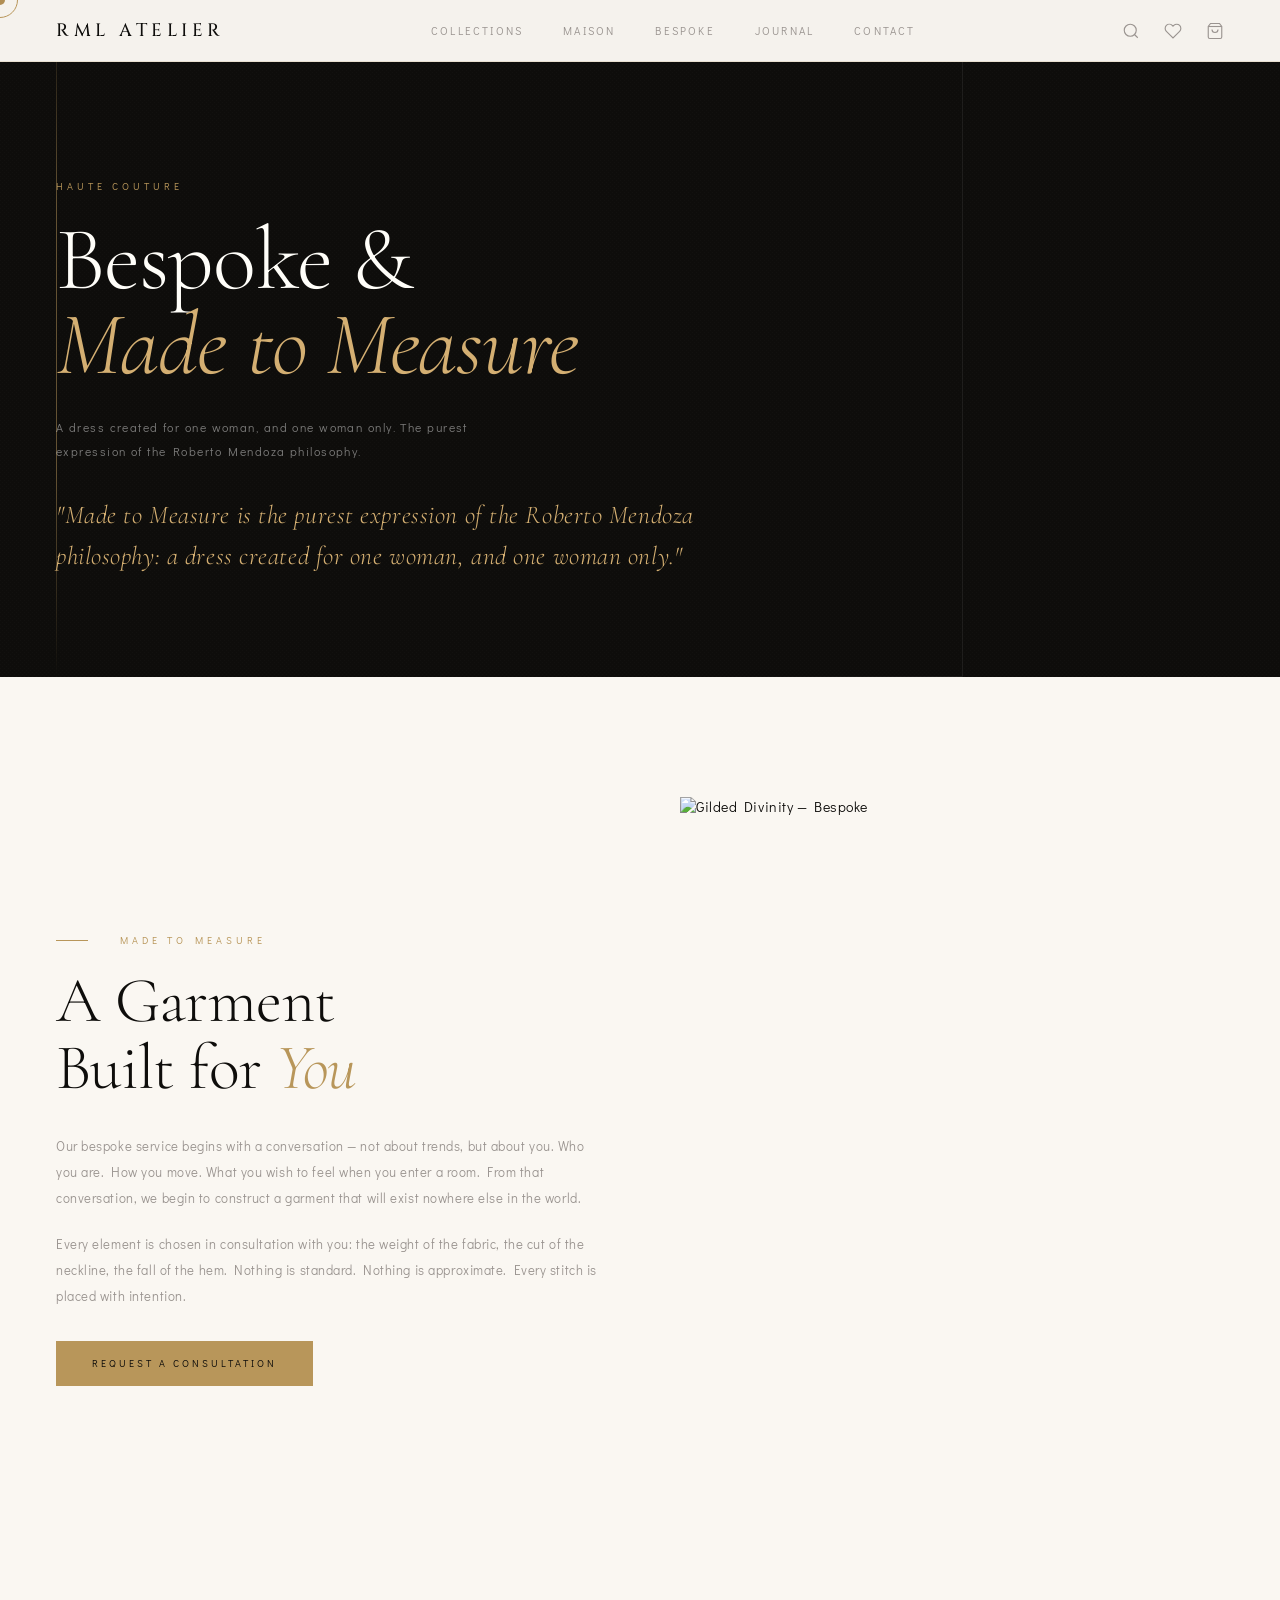
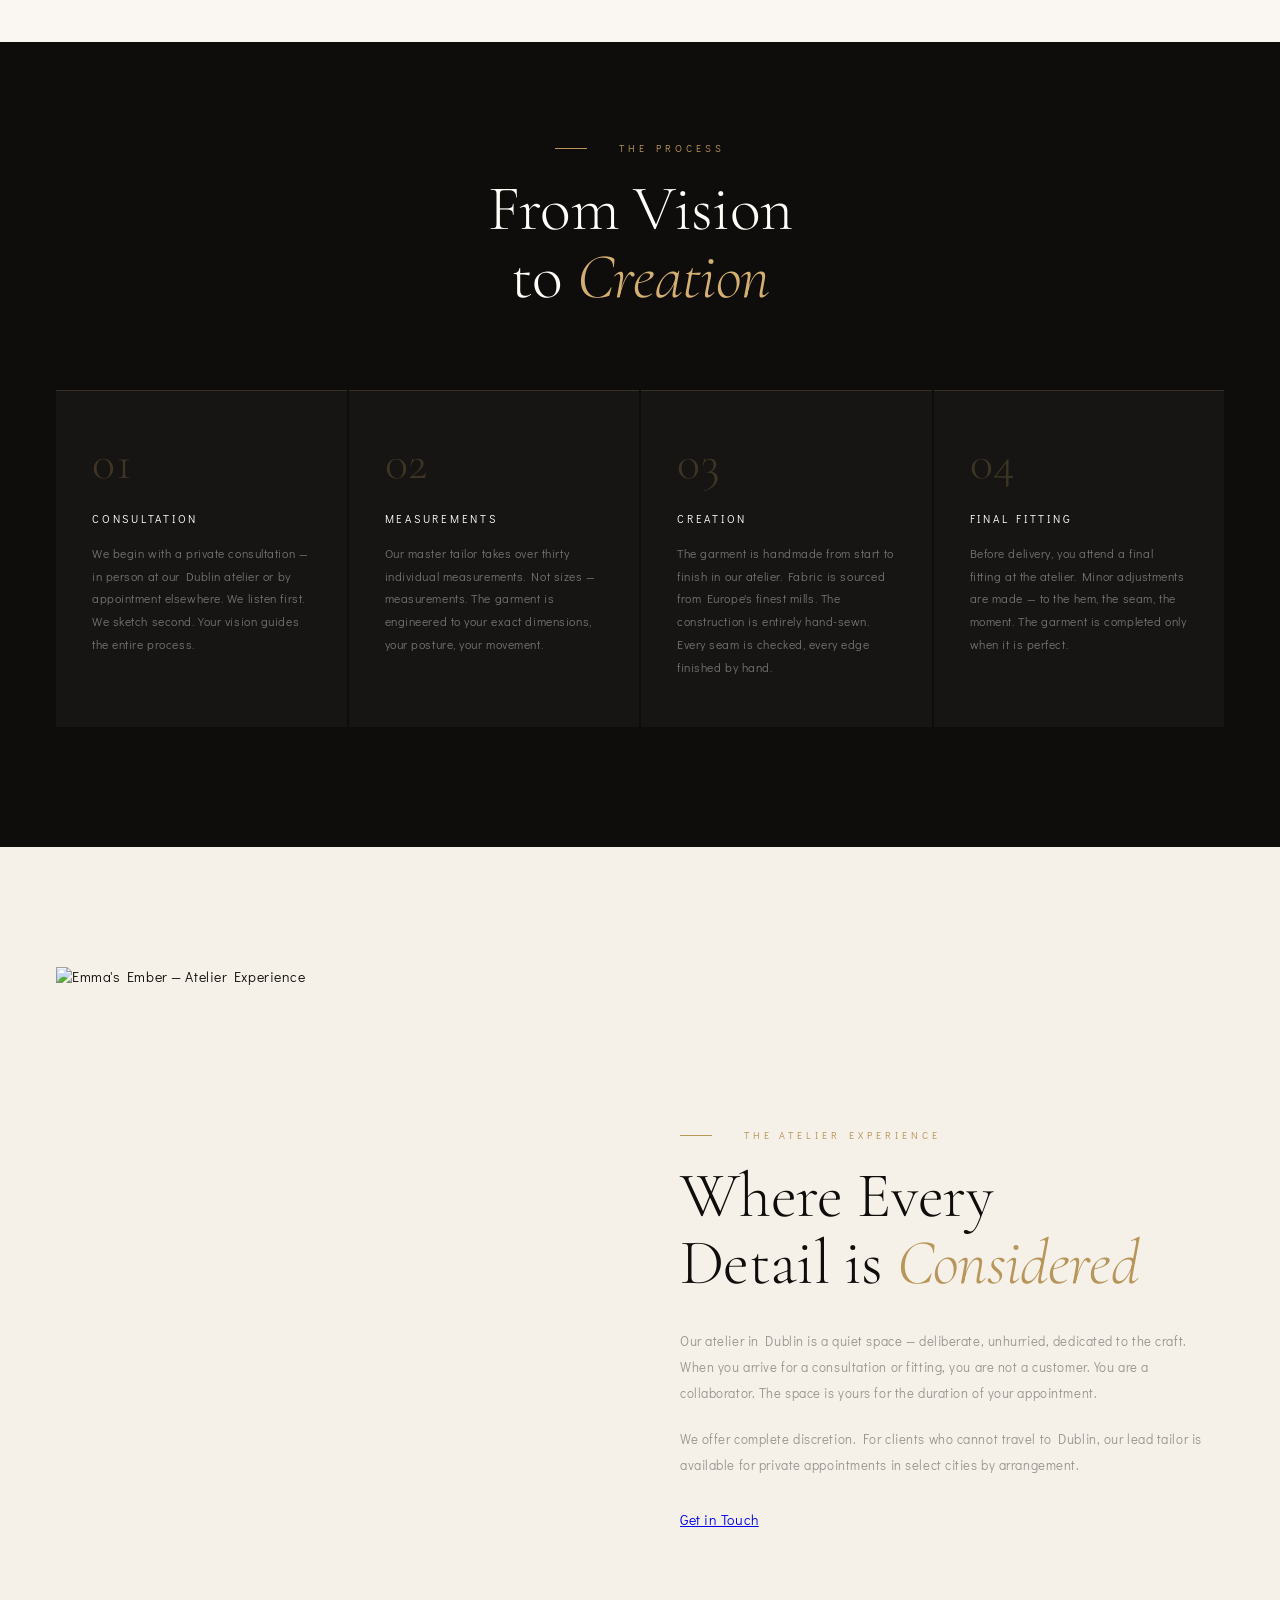
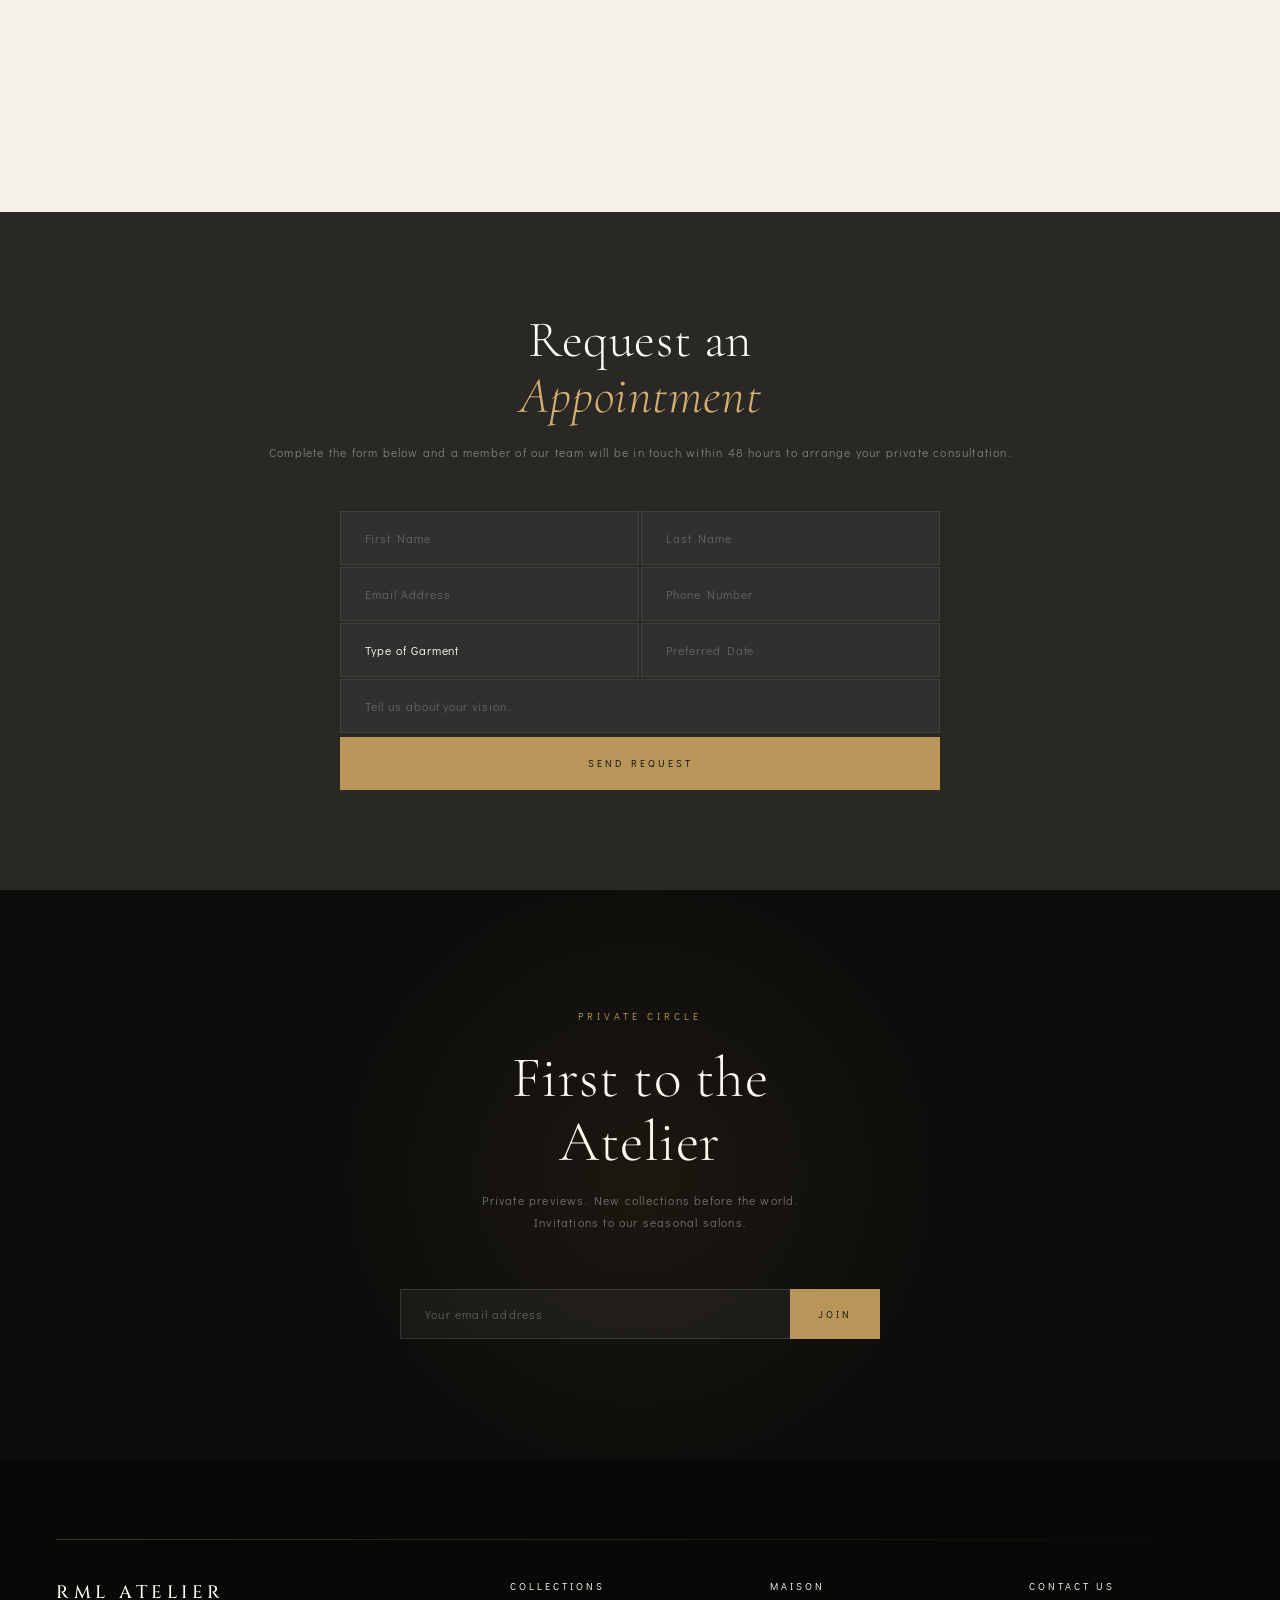
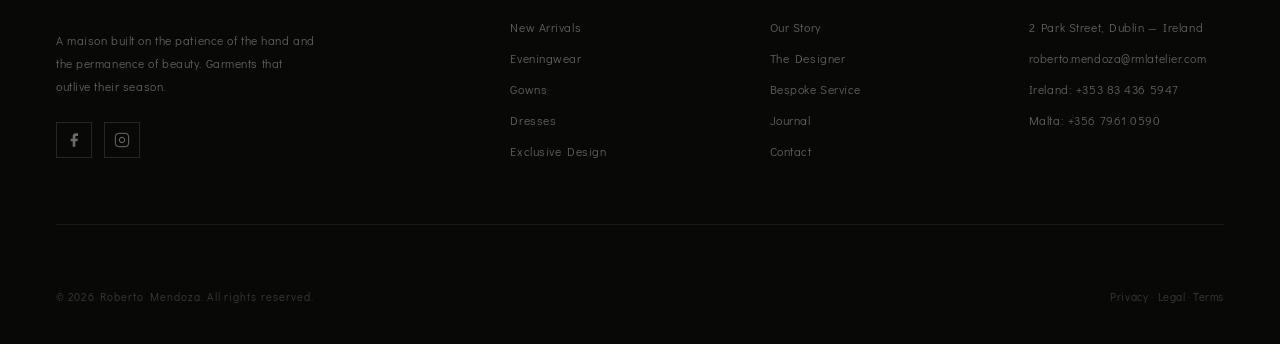
==== bespoke.html @ 6e239f0d "first commit" ====
<!DOCTYPE html>
<html lang="en">

<head>
    <meta charset="UTF-8">
    <meta name="viewport" content="width=device-width, initial-scale=1.0">
    <title>Bespoke Haute Couture — RML Atelier</title>
    <link rel="preconnect" href="https://fonts.googleapis.com">
    <link
        href="https://fonts.googleapis.com/css2?family=Cormorant+Garamond:ital,wght@0,300;0,400;0,500;1,300;1,400&family=Didact+Gothic&family=Cinzel:wght@400;500&display=swap"
        rel="stylesheet">
    <link rel="stylesheet" href="style.css">
</head>

<body>

    <div class="cursor" id="cursor"></div>
    <div class="cursor-ring" id="cursorRing"></div>

    <!-- Mobile Nav -->
    <div class="mobile-nav" id="mobileNav">
        <button class="mobile-nav-close" id="mobileNavClose" aria-label="Close menu">
            <svg width="20" height="20" viewBox="0 0 24 24" fill="none" stroke="currentColor" stroke-width="1.5">
                <line x1="18" y1="6" x2="6" y2="18" />
                <line x1="6" y1="6" x2="18" y2="18" />
            </svg>
        </button>
        <a href="index.html" class="mobile-logo">RML ATELIER</a>
        <nav class="mobile-links">
            <a href="collections.html">Collections</a>
            <a href="maison.html">Maison</a>
            <a href="bespoke.html">Bespoke</a>
            <a href="journal.html">Journal</a>
            <a href="contact.html">Contact</a>
        </nav>
        <div class="mobile-nav-footer">
            <p>2 Park Street, Dublin — Ireland</p>
            <a href="mailto:roberto.mendoza@rmlatelier.com">roberto.mendoza@rmlatelier.com</a>
        </div>
    </div>
    <div class="mobile-nav-overlay" id="mobileNavOverlay"></div>

    <!-- Header -->
    <header id="header" class="preset-scrolled">
        <a href="index.html" class="logo">RML ATELIER</a>
        <nav>
            <a href="collections.html">Collections</a>
            <a href="maison.html">Maison</a>
            <a href="bespoke.html">Bespoke</a>
            <a href="journal.html">Journal</a>
            <a href="contact.html">Contact</a>
        </nav>
        <div class="nav-icons">
            <svg class="nav-icon" width="18" height="18" viewBox="0 0 24 24" fill="none" stroke="currentColor"
                stroke-width="1.5">
                <circle cx="11" cy="11" r="8" />
                <path d="M21 21l-4.35-4.35" />
            </svg>
            <svg class="nav-icon" width="18" height="18" viewBox="0 0 24 24" fill="none" stroke="currentColor"
                stroke-width="1.5">
                <path
                    d="M20.84 4.61a5.5 5.5 0 0 0-7.78 0L12 5.67l-1.06-1.06a5.5 5.5 0 0 0-7.78 7.78L12 21.23l8.84-8.84a5.5 5.5 0 0 0 0-7.78z" />
            </svg>
            <svg class="nav-icon" width="18" height="18" viewBox="0 0 24 24" fill="none" stroke="currentColor"
                stroke-width="1.5">
                <path d="M6 2 3 6v14a2 2 0 0 0 2 2h14a2 2 0 0 0 2-2V6l-3-4z" />
                <line x1="3" y1="6" x2="21" y2="6" />
                <path d="M16 10a4 4 0 0 1-8 0" />
            </svg>
            <button class="hamburger" id="hamburger"
                aria-label="Open menu"><span></span><span></span><span></span></button>
        </div>
    </header>

    <!-- Page Hero -->
    <div class="page-hero">
        <img class="page-hero-bg-img" src="https://media.rmlatelier.com/wp-content/uploads/2025/12/IMG_9376.webp"
            alt="">
        <div class="page-hero-label">Haute Couture</div>
        <h1 class="page-hero-title">Bespoke &<br><em>Made to Measure</em></h1>
        <p class="page-hero-sub">A dress created for one woman, and one woman only. The purest expression of the Roberto
            Mendoza philosophy.</p>
        <blockquote class="bespoke-hero-quote">
            "Made to Measure is the purest expression of the Roberto Mendoza philosophy: a dress created for one woman,
            and one woman only."
        </blockquote>
    </div>

    <!-- Bespoke Intro -->
    <div style="background:var(--cream);">
        <div class="bespoke-intro">
            <div class="reveal">
                <div class="section-label">
                    <span class="section-label-line"></span>
                    Made to Measure
                </div>
                <h2 class="section-title" style="margin-top:20px;margin-bottom:32px;">A Garment<br>Built for
                    <em>You</em></h2>
                <p style="font-size:13px;line-height:2;color:var(--ash);margin-bottom:20px;">Our bespoke service begins
                    with a conversation — not about trends, but about you. Who you are. How you move. What you wish to
                    feel when you enter a room. From that conversation, we begin to construct a garment that will exist
                    nowhere else in the world.</p>
                <p style="font-size:13px;line-height:2;color:var(--ash);margin-bottom:32px;">Every element is chosen in
                    consultation with you: the weight of the fabric, the cut of the neckline, the fall of the hem.
                    Nothing is standard. Nothing is approximate. Every stitch is placed with intention.</p>
                <a href="contact.html" class="btn-primary">Request a Consultation</a>
            </div>
            <div class="bespoke-intro-img reveal reveal-delay-1">
                <img src="https://media.rmlatelier.com/wp-content/uploads/2025/12/IMG_9445.webp"
                    alt="Gilded Divinity — Bespoke">
            </div>
        </div>
    </div>

    <!-- Process -->
    <section class="bespoke-process">
        <div class="bespoke-process-header reveal">
            <div class="section-label">
                <span class="section-label-line"></span>
                The Process
            </div>
            <h2 class="section-title" style="margin-top:20px;">From Vision<br>to <em>Creation</em></h2>
        </div>
        <div class="bespoke-steps">
            <div class="bespoke-step reveal">
                <div class="bespoke-step-num">01</div>
                <div class="bespoke-step-title">Consultation</div>
                <p class="bespoke-step-desc">We begin with a private consultation — in person at our Dublin atelier or
                    by appointment elsewhere. We listen first. We sketch second. Your vision guides the entire process.
                </p>
            </div>
            <div class="bespoke-step reveal reveal-delay-1">
                <div class="bespoke-step-num">02</div>
                <div class="bespoke-step-title">Measurements</div>
                <p class="bespoke-step-desc">Our master tailor takes over thirty individual measurements. Not sizes —
                    measurements. The garment is engineered to your exact dimensions, your posture, your movement.</p>
            </div>
            <div class="bespoke-step reveal reveal-delay-2">
                <div class="bespoke-step-num">03</div>
                <div class="bespoke-step-title">Creation</div>
                <p class="bespoke-step-desc">The garment is handmade from start to finish in our atelier. Fabric is
                    sourced from Europe's finest mills. The construction is entirely hand-sewn. Every seam is checked,
                    every edge finished by hand.</p>
            </div>
            <div class="bespoke-step reveal reveal-delay-3">
                <div class="bespoke-step-num">04</div>
                <div class="bespoke-step-title">Final Fitting</div>
                <p class="bespoke-step-desc">Before delivery, you attend a final fitting at the atelier. Minor
                    adjustments are made — to the hem, the seam, the moment. The garment is completed only when it is
                    perfect.</p>
            </div>
        </div>
    </section>

    <!-- Atelier Experience -->
    <div style="background:var(--bone);">
        <div class="bespoke-experience">
            <div class="bespoke-experience-img reveal">
                <img src="https://media.rmlatelier.com/wp-content/uploads/2025/12/IMG_9386.webp"
                    alt="Emma's Ember — Atelier Experience">
            </div>
            <div class="reveal reveal-delay-1">
                <div class="section-label">
                    <span class="section-label-line"></span>
                    The Atelier Experience
                </div>
                <h2 class="section-title" style="margin-top:20px;margin-bottom:32px;">Where Every<br>Detail is
                    <em>Considered</em></h2>
                <p style="font-size:13px;line-height:2;color:var(--ash);margin-bottom:20px;">Our atelier in Dublin is a
                    quiet space — deliberate, unhurried, dedicated to the craft. When you arrive for a consultation or
                    fitting, you are not a customer. You are a collaborator. The space is yours for the duration of your
                    appointment.</p>
                <p style="font-size:13px;line-height:2;color:var(--ash);margin-bottom:32px;">We offer complete
                    discretion. For clients who cannot travel to Dublin, our lead tailor is available for private
                    appointments in select cities by arrangement.</p>
                <a href="contact.html" class="btn-outline">Get in Touch</a>
            </div>
        </div>
    </div>

    <!-- Appointment -->
    <section class="bespoke-appointment">
        <h2 class="bespoke-appointment-title">Request an<br><em>Appointment</em></h2>
        <p class="bespoke-appointment-sub">Complete the form below and a member of our team will be in touch within 48
            hours to arrange your private consultation.</p>
        <form class="bespoke-form" action="#" method="post">
            <input class="bespoke-input" type="text" placeholder="First Name" name="fname" required>
            <input class="bespoke-input" type="text" placeholder="Last Name" name="lname" required>
            <input class="bespoke-input" type="email" placeholder="Email Address" name="email" required>
            <input class="bespoke-input" type="tel" placeholder="Phone Number" name="phone">
            <select class="bespoke-select" name="service">
                <option value="" disabled selected>Type of Garment</option>
                <option value="gown">Couture Gown</option>
                <option value="evening">Evening Dress</option>
                <option value="suit">Tailored Suit</option>
                <option value="other">Other</option>
            </select>
            <input class="bespoke-input" type="text" placeholder="Preferred Date" name="date">
            <input class="bespoke-input full-width" type="text" placeholder="Tell us about your vision…" name="vision">
            <button class="bespoke-form-submit" type="submit">Send Request</button>
        </form>
    </section>

    <!-- Newsletter -->
    <section class="newsletter">
        <p class="newsletter-eyebrow">Private Circle</p>
        <h2 class="newsletter-title">First to the<br>Atelier</h2>
        <p class="newsletter-sub">Private previews. New collections before the world.<br>Invitations to our seasonal
            salons.</p>
        <div class="newsletter-form">
            <input class="newsletter-input" type="email" placeholder="Your email address">
            <button class="newsletter-btn">Join</button>
        </div>
    </section>

    <!-- Footer -->
    <footer>
        <div class="footer-gold-bar"></div>
        <div class="footer-top">
            <div class="footer-brand">
                <a href="index.html" class="logo">RML ATELIER</a>
                <p class="footer-desc">A maison built on the patience of the hand and the permanence of beauty. Garments
                    that outlive their season.</p>
                <div class="footer-social">
                    <a href="https://www.facebook.com/profile.php?id=61576216606576" class="footer-social-link"
                        target="_blank" rel="noopener noreferrer" aria-label="Facebook"><svg width="16" height="16"
                            viewBox="0 0 24 24" fill="currentColor">
                            <path d="M18 2h-3a5 5 0 0 0-5 5v3H7v4h3v8h4v-8h3l1-4h-4V7a1 1 0 0 1 1-1h3z" />
                        </svg></a>
                    <a href="https://www.instagram.com/roberto_mendoza_latelier_" class="footer-social-link"
                        target="_blank" rel="noopener noreferrer" aria-label="Instagram"><svg width="16" height="16"
                            viewBox="0 0 24 24" fill="none" stroke="currentColor" stroke-width="1.5">
                            <rect x="2" y="2" width="20" height="20" rx="5" ry="5" />
                            <path d="M16 11.37A4 4 0 1 1 12.63 8 4 4 0 0 1 16 11.37z" />
                            <line x1="17.5" y1="6.5" x2="17.51" y2="6.5" />
                        </svg></a>
                </div>
            </div>
            <div>
                <div class="footer-col-title">Collections</div>
                <ul class="footer-links">
                    <li><a href="collections.html">New Arrivals</a></li>
                    <li><a href="collections.html">Eveningwear</a></li>
                    <li><a href="collections.html">Gowns</a></li>
                    <li><a href="collections.html">Dresses</a></li>
                    <li><a href="collections.html">Exclusive Design</a></li>
                </ul>
            </div>
            <div>
                <div class="footer-col-title">Maison</div>
                <ul class="footer-links">
                    <li><a href="maison.html">Our Story</a></li>
                    <li><a href="maison.html">The Designer</a></li>
                    <li><a href="bespoke.html">Bespoke Service</a></li>
                    <li><a href="journal.html">Journal</a></li>
                    <li><a href="contact.html">Contact</a></li>
                </ul>
            </div>
            <div>
                <div class="footer-col-title">Contact Us</div>
                <ul class="footer-links">
                    <li><a href="#">2 Park Street, Dublin — Ireland</a></li>
                    <li><a href="mailto:roberto.mendoza@rmlatelier.com">roberto.mendoza@rmlatelier.com</a></li>
                    <li><a href="tel:+353834365947">Ireland: +353 83 436 5947</a></li>
                    <li><a href="tel:+35679610590">Malta: +356 7961 0590</a></li>
                </ul>
            </div>
        </div>
        <div class="footer-bottom">
            <p class="footer-copy">© 2026 Roberto Mendoza. All rights reserved.</p>
            <p class="footer-copy" style="letter-spacing:0.05em;">Privacy · Legal · Terms</p>
        </div>
    </footer>

    <script src="shared.js"></script>
</body>

</html>
---- style.css ----
:root {
    --ink: #0e0d0b;
    --bone: #f5f0e8;
    --cream: #faf7f2;
    --gold: #b8965a;
    --gold-light: #d4af72;
    --ash: #9a9490;
    --charcoal: #2a2825;
    --warm-white: #fffef9;
}

*,
*::before,
*::after {
    margin: 0;
    padding: 0;
    box-sizing: border-box;
}

html {
    scroll-behavior: smooth;
}

body {
    background: var(--cream);
    color: var(--ink);
    font-family: "Didact Gothic", sans-serif;
    font-size: 14px;
    letter-spacing: 0.04em;
    overflow-x: hidden;
    cursor: none;
}

/* ── CUSTOM CURSOR ── */
.cursor {
    position: fixed;
    width: 10px;
    height: 10px;
    background: var(--gold);
    border-radius: 50%;
    pointer-events: none;
    z-index: 9999;
    transform: translate(-50%, -50%);
    transition:
        width 0.3s,
        height 0.3s,
        background 0.3s;
    mix-blend-mode: multiply;
}

.cursor-ring {
    position: fixed;
    width: 36px;
    height: 36px;
    border: 1px solid var(--gold);
    border-radius: 50%;
    pointer-events: none;
    z-index: 9998;
    transform: translate(-50%, -50%);
    transition:
        transform 0.12s ease-out,
        width 0.3s,
        height 0.3s;
}

body:hover .cursor {
    opacity: 1;
}

/* ── HEADER ── */
header {
    position: fixed;
    top: 0;
    left: 0;
    right: 0;
    z-index: 100;
    display: flex;
    align-items: center;
    justify-content: space-between;
    padding: 28px 56px;
    mix-blend-mode: normal;
    transition:
        background 0.5s,
        padding 0.4s;
}

header.scrolled {
    background: rgba(250, 247, 242, 0.95);
    backdrop-filter: blur(12px);
    padding: 18px 56px;
    border-bottom: 1px solid rgba(184, 150, 90, 0.2);
}

.logo {
    font-family: "Cinzel", serif;
    font-size: 18px;
    font-weight: 500;
    letter-spacing: 0.25em;
    color: var(--warm-white);
    text-decoration: none;
    transition: color 0.4s;
}

header.scrolled .logo {
    color: var(--ink);
}

nav {
    display: flex;
    gap: 40px;
    align-items: center;
}

nav a {
    font-family: "Didact Gothic", sans-serif;
    font-size: 11px;
    letter-spacing: 0.2em;
    text-transform: uppercase;
    color: rgba(255, 255, 255, 0.8);
    text-decoration: none;
    position: relative;
    transition: color 0.3s;
}

nav a::after {
    content: "";
    position: absolute;
    bottom: -4px;
    left: 0;
    right: 0;
    height: 1px;
    background: var(--gold-light);
    transform: scaleX(0);
    transform-origin: left;
    transition: transform 0.4s ease;
}

nav a:hover::after {
    transform: scaleX(1);
}

nav a:hover {
    color: var(--gold-light);
}

header.scrolled nav a {
    color: var(--ash);
}

header.scrolled nav a:hover {
    color: var(--ink);
}

.nav-icons {
    display: flex;
    gap: 24px;
    align-items: center;
}

.nav-icon {
    color: rgba(255, 255, 255, 0.8);
    cursor: none;
    transition: color 0.3s;
}

header.scrolled .nav-icon {
    color: var(--ash);
}

.nav-icon:hover {
    color: var(--gold-light);
}

/* ── HERO ── */
.hero {
    height: 100vh;
    position: relative;
    overflow: hidden;
    display: flex;
    align-items: flex-end;
}

.hero-bg {
    position: absolute;
    inset: 0;
    background:
        linear-gradient(
            160deg,
            rgba(14, 13, 11, 0.82) 0%,
            rgba(14, 13, 11, 0.52) 50%,
            rgba(14, 13, 11, 0.88) 100%
        ),
        url("https://media.rmlatelier.com/wp-content/uploads/2025/12/IMG_9219.webp")
            center top / cover no-repeat;
    z-index: 0;
}

/* Fabric texture overlay */
.hero-bg::before {
    content: "";
    position: absolute;
    inset: 0;
    background-image: url("data:image/svg+xml,%3Csvg xmlns='http://www.w3.org/2000/svg' width='4' height='4'%3E%3Crect width='1' height='1' x='0' y='0' fill='rgba(255,255,255,0.015)'/%3E%3Crect width='1' height='1' x='2' y='2' fill='rgba(255,255,255,0.015)'/%3E%3C/svg%3E");
    opacity: 0.8;
}

/* Gold accent line */
.hero-bg::after {
    content: "";
    position: absolute;
    left: 56px;
    top: 0;
    bottom: 0;
    width: 1px;
    background: linear-gradient(
        to bottom,
        transparent,
        rgba(184, 150, 90, 0.5) 30%,
        rgba(184, 150, 90, 0.5) 70%,
        transparent
    );
}

.hero-content {
    position: relative;
    z-index: 2;
    padding: 0 56px 100px;
    max-width: 900px;
}

.hero-eyebrow {
    font-family: "Didact Gothic", sans-serif;
    font-size: 10px;
    letter-spacing: 0.45em;
    text-transform: uppercase;
    color: var(--gold);
    margin-bottom: 28px;
    opacity: 0;
    transform: translateY(20px);
    animation: fadeUp 1s 0.3s ease forwards;
}

.hero-title {
    font-family: "Cormorant Garamond", serif;
    font-size: clamp(64px, 8vw, 120px);
    font-weight: 300;
    line-height: 0.92;
    color: var(--warm-white);
    letter-spacing: -0.01em;
    margin-bottom: 40px;
    opacity: 0;
    animation: fadeUp 1.2s 0.5s ease forwards;
}

.hero-title em {
    font-style: italic;
    color: var(--gold-light);
    font-weight: 300;
}

.hero-desc {
    font-size: 12px;
    letter-spacing: 0.12em;
    line-height: 2;
    color: rgba(255, 255, 255, 0.55);
    max-width: 380px;
    margin-bottom: 56px;
    opacity: 0;
    animation: fadeUp 1s 0.8s ease forwards;
}

.hero-cta {
    display: inline-flex;
    align-items: center;
    gap: 20px;
    opacity: 0;
    animation: fadeUp 1s 1s ease forwards;
}

.btn-primary {
    font-family: "Didact Gothic", sans-serif;
    font-size: 10px;
    letter-spacing: 0.3em;
    text-transform: uppercase;
    color: var(--ink);
    background: var(--gold);
    border: none;
    padding: 16px 36px;
    cursor: none;
    text-decoration: none;
    transition:
        background 0.3s,
        color 0.3s;
    display: inline-block;
}

.btn-primary:hover {
    background: var(--gold-light);
}

.btn-ghost {
    font-family: "Didact Gothic", sans-serif;
    font-size: 10px;
    letter-spacing: 0.3em;
    text-transform: uppercase;
    color: rgba(255, 255, 255, 0.7);
    text-decoration: none;
    border-bottom: 1px solid rgba(255, 255, 255, 0.25);
    padding-bottom: 4px;
    transition:
        color 0.3s,
        border-color 0.3s;
    display: inline-block;
}

.btn-ghost:hover {
    color: var(--gold-light);
    border-color: var(--gold-light);
}

.hero-scroll {
    position: absolute;
    bottom: 48px;
    right: 56px;
    z-index: 2;
    display: flex;
    flex-direction: column;
    align-items: center;
    gap: 12px;
    color: rgba(255, 255, 255, 0.4);
    font-size: 9px;
    letter-spacing: 0.3em;
    text-transform: uppercase;
    opacity: 0;
    animation: fadeIn 1s 1.5s ease forwards;
}

.hero-scroll-line {
    width: 1px;
    height: 60px;
    background: linear-gradient(to bottom, var(--gold), transparent);
    animation: scrollPulse 2s infinite;
}

/* Collection number */
.hero-num {
    position: absolute;
    top: 50%;
    right: 56px;
    transform: translateY(-50%);
    z-index: 2;
    font-family: "Cormorant Garamond", serif;
    font-size: 180px;
    font-weight: 300;
    color: rgba(255, 255, 255, 0.04);
    line-height: 1;
    pointer-events: none;
    letter-spacing: -0.05em;
}

/* ── MARQUEE ── */
.marquee-wrap {
    background: var(--ink);
    padding: 18px 0;
    overflow: hidden;
    position: relative;
}

.marquee {
    display: flex;
    gap: 0;
    white-space: nowrap;
    animation: marquee 22s linear infinite;
}

.marquee-item {
    display: inline-flex;
    align-items: center;
    gap: 40px;
    padding-right: 40px;
    font-family: "Cormorant Garamond", serif;
    font-size: 15px;
    font-style: italic;
    font-weight: 300;
    color: var(--ash);
    letter-spacing: 0.08em;
}

.marquee-dot {
    width: 4px;
    height: 4px;
    background: var(--gold);
    border-radius: 50%;
    flex-shrink: 0;
}

/* ── SECTION HEADERS ── */
.section-label {
    font-size: 10px;
    letter-spacing: 0.4em;
    text-transform: uppercase;
    color: var(--gold);
    display: flex;
    align-items: center;
    gap: 16px;
    margin-bottom: 20px;
}

.section-label::before {
    content: "";
    display: inline-block;
    width: 32px;
    height: 1px;
    background: var(--gold);
}

.section-title {
    font-family: "Cormorant Garamond", serif;
    font-size: clamp(40px, 5vw, 72px);
    font-weight: 300;
    line-height: 1.05;
    letter-spacing: -0.01em;
    color: var(--ink);
}

.section-title em {
    font-style: italic;
    color: var(--gold);
}

/* ── ABOUT / PHILOSOPHY ── */
.philosophy {
    padding: 140px 56px;
    display: grid;
    grid-template-columns: 1fr 1fr;
    gap: 80px;
    align-items: center;
    max-width: 1400px;
    margin: 0 auto;
}

.philosophy-text {
    font-family: "Cormorant Garamond", serif;
    font-size: 22px;
    font-weight: 300;
    line-height: 1.7;
    color: var(--charcoal);
    margin-top: 32px;
    margin-bottom: 40px;
}

.philosophy-detail {
    font-size: 12px;
    line-height: 2;
    color: var(--ash);
    max-width: 420px;
}

.philosophy-right {
    position: relative;
}

.philosophy-img-frame {
    aspect-ratio: 3/4;
    background: var(--charcoal);
    position: relative;
    overflow: hidden;
}

/* Real photo support */
.philosophy-img-frame img {
    position: absolute;
    inset: 0;
    width: 100%;
    height: 100%;
    object-fit: cover;
    object-position: center top;
    z-index: 1;
    filter: grayscale(10%);
}

/* Elegant placeholder for image */
.philosophy-img-frame::before {
    content: "";
    position: absolute;
    inset: 0;
    background: linear-gradient(135deg, #2a2825 0%, #1a1714 100%);
}

.philosophy-img-frame::after {
    content: "RML";
    position: absolute;
    inset: 0;
    display: flex;
    align-items: center;
    justify-content: center;
    font-family: "Cinzel", serif;
    font-size: 48px;
    letter-spacing: 0.3em;
    color: rgba(184, 150, 90, 0.2);
}

.philosophy-accent {
    position: absolute;
    top: -24px;
    left: -24px;
    right: 24px;
    bottom: 24px;
    border: 1px solid rgba(184, 150, 90, 0.3);
    pointer-events: none;
    z-index: -1;
}

.philosophy-stat {
    position: absolute;
    bottom: -32px;
    left: -32px;
    background: var(--bone);
    padding: 28px 36px;
    border-left: 2px solid var(--gold);
}

.stat-num {
    font-family: "Cormorant Garamond", serif;
    font-size: 48px;
    font-weight: 300;
    color: var(--ink);
    line-height: 1;
}

.stat-label {
    font-size: 10px;
    letter-spacing: 0.25em;
    text-transform: uppercase;
    color: var(--ash);
    margin-top: 6px;
}

/* ── COLLECTIONS ── */
.collections {
    padding: 100px 56px 140px;
    background: var(--bone);
}

.collections-header {
    display: flex;
    justify-content: space-between;
    align-items: flex-end;
    margin-bottom: 72px;
}

.view-all {
    font-size: 10px;
    letter-spacing: 0.3em;
    text-transform: uppercase;
    color: var(--ash);
    text-decoration: none;
    border-bottom: 1px solid var(--ash);
    padding-bottom: 4px;
    transition:
        color 0.3s,
        border-color 0.3s;
}

.view-all:hover {
    color: var(--ink);
    border-color: var(--ink);
}

.products-grid {
    display: grid;
    grid-template-columns: repeat(3, 1fr);
    gap: 2px;
}

.product-card {
    position: relative;
    overflow: hidden;
    cursor: none;
}

.product-card:first-child {
    grid-row: span 2;
}

.product-img {
    aspect-ratio: 2/3;
    position: relative;
    overflow: hidden;
    background: var(--charcoal);
    transition: transform 0.6s cubic-bezier(0.25, 0.46, 0.45, 0.94);
}

.product-card:first-child .product-img {
    aspect-ratio: auto;
    height: 100%;
}

/* Placeholder fills */
.product-img::before {
    content: "";
    position: absolute;
    inset: 0;
    transition: transform 0.6s ease;
}

.p1::before {
    background: linear-gradient(160deg, #2d2820, #1a1410);
}

.p2::before {
    background: linear-gradient(160deg, #2a2318, #3d2f1e);
}

.p3::before {
    background: linear-gradient(160deg, #1e1e1e, #2a2825);
}

.p4::before {
    background: linear-gradient(160deg, #241c14, #1a1410);
}

.p5::before {
    background: linear-gradient(160deg, #2d2820, #1a1714);
}

.product-img::after {
    content: attr(data-name);
    position: absolute;
    inset: 0;
    display: flex;
    align-items: center;
    justify-content: center;
    font-family: "Cormorant Garamond", serif;
    font-size: 13px;
    font-style: italic;
    font-weight: 300;
    color: rgba(255, 255, 255, 0.18);
    letter-spacing: 0.15em;
}

.product-card:hover .product-img {
    transform: scale(1.03);
}

.product-overlay {
    position: absolute;
    bottom: 0;
    left: 0;
    right: 0;
    padding: 40px 28px 28px;
    background: linear-gradient(
        to top,
        rgba(14, 13, 11, 0.85) 0%,
        transparent 100%
    );
    transform: translateY(8px);
    transition: transform 0.4s ease;
}

.product-card:hover .product-overlay {
    transform: translateY(0);
}

.product-category {
    font-size: 9px;
    letter-spacing: 0.35em;
    text-transform: uppercase;
    color: var(--gold);
    margin-bottom: 6px;
}

.product-name {
    font-family: "Cormorant Garamond", serif;
    font-size: 22px;
    font-weight: 300;
    color: var(--warm-white);
    margin-bottom: 10px;
}

.product-price {
    font-size: 11px;
    letter-spacing: 0.1em;
    color: rgba(255, 255, 255, 0.6);
    display: flex;
    justify-content: space-between;
    align-items: center;
}

.product-add {
    width: 32px;
    height: 32px;
    border: 1px solid rgba(255, 255, 255, 0.3);
    display: flex;
    align-items: center;
    justify-content: center;
    color: rgba(255, 255, 255, 0.7);
    font-size: 18px;
    transition:
        background 0.3s,
        border-color 0.3s;
    cursor: none;
}

.product-add:hover {
    background: var(--gold);
    border-color: var(--gold);
    color: var(--ink);
}

/* Real photo support for product cards */
.product-img img {
    position: absolute;
    inset: 0;
    width: 100%;
    height: 100%;
    object-fit: cover;
    z-index: 1;
}

.product-overlay {
    z-index: 2;
}

/* Real photo support for craft images */
.craft-img img {
    position: absolute;
    inset: 0;
    width: 100%;
    height: 100%;
    object-fit: cover;
    z-index: 1;
    opacity: 0.65;
}

/* ── CRAFT SECTION ── */
.craft {
    padding: 140px 56px;
    background: var(--ink);
    display: grid;
    grid-template-columns: 1fr 1fr;
    gap: 120px;
    align-items: center;
}

.craft-visuals {
    display: grid;
    grid-template-columns: 1fr 1fr;
    gap: 12px;
    position: relative;
}

.craft-img {
    background: var(--charcoal);
    position: relative;
    overflow: hidden;
}

.craft-img:nth-child(1) {
    aspect-ratio: 1;
}

.craft-img:nth-child(2) {
    aspect-ratio: 1;
    margin-top: 40px;
}

.craft-img:nth-child(3) {
    aspect-ratio: 2/1;
    grid-column: span 2;
}

.craft-img::before {
    content: "";
    position: absolute;
    inset: 0;
}

.ci1::before {
    background: linear-gradient(135deg, #2a2825, #1a1410);
}

.ci2::before {
    background: linear-gradient(135deg, #2d2318, #1a1410);
}

.ci3::before {
    background: linear-gradient(to right, #1e1c18, #2a2318);
}

.craft-gold-line {
    position: absolute;
    left: -20px;
    top: 60px;
    bottom: 60px;
    width: 1px;
    background: linear-gradient(
        to bottom,
        transparent,
        var(--gold) 30%,
        var(--gold) 70%,
        transparent
    );
}

.craft-section-label {
    font-size: 10px;
    letter-spacing: 0.4em;
    text-transform: uppercase;
    color: var(--gold);
    display: flex;
    align-items: center;
    gap: 16px;
    margin-bottom: 20px;
}

.craft-section-label::before {
    content: "";
    display: inline-block;
    width: 32px;
    height: 1px;
    background: var(--gold);
}

.craft-title {
    font-family: "Cormorant Garamond", serif;
    font-size: clamp(36px, 4vw, 60px);
    font-weight: 300;
    line-height: 1.1;
    color: var(--warm-white);
    margin-bottom: 36px;
}

.craft-title em {
    font-style: italic;
    color: var(--gold-light);
}

.craft-desc {
    font-size: 13px;
    line-height: 2;
    color: rgba(255, 255, 255, 0.45);
    margin-bottom: 56px;
    max-width: 400px;
}

.craft-pillars {
    display: flex;
    flex-direction: column;
    gap: 0;
}

.pillar {
    display: flex;
    align-items: flex-start;
    gap: 24px;
    padding: 24px 0;
    border-top: 1px solid rgba(255, 255, 255, 0.07);
}

.pillar:last-child {
    border-bottom: 1px solid rgba(255, 255, 255, 0.07);
}

.pillar-num {
    font-family: "Cormorant Garamond", serif;
    font-size: 13px;
    color: var(--gold);
    min-width: 24px;
    padding-top: 2px;
}

.pillar-title {
    font-size: 11px;
    letter-spacing: 0.2em;
    text-transform: uppercase;
    color: var(--warm-white);
    margin-bottom: 6px;
}

.pillar-desc {
    font-size: 12px;
    line-height: 1.7;
    color: rgba(255, 255, 255, 0.4);
}

/* ── EDITORIAL STRIP ── */
.editorial {
    background: var(--charcoal);
    padding: 80px 56px;
    display: flex;
    align-items: center;
    justify-content: space-between;
    gap: 48px;
}

.editorial-text {
    font-family: "Cormorant Garamond", serif;
    font-size: clamp(28px, 3.5vw, 52px);
    font-weight: 300;
    font-style: italic;
    color: var(--warm-white);
    line-height: 1.2;
    max-width: 600px;
}

.editorial-text span {
    color: var(--gold-light);
}

.editorial-right {
    flex-shrink: 0;
    text-align: right;
}

.editorial-collection {
    font-size: 10px;
    letter-spacing: 0.4em;
    text-transform: uppercase;
    color: var(--gold);
    margin-bottom: 20px;
}

/* ── TESTIMONIALS ── */
.testimonials {
    padding: 140px 56px;
    max-width: 1400px;
    margin: 0 auto;
}

.testimonials-header {
    text-align: center;
    margin-bottom: 80px;
}

.testimonials-grid {
    display: grid;
    grid-template-columns: repeat(3, 1fr);
    gap: 2px;
}

.testimonial {
    background: var(--bone);
    padding: 48px 40px;
    position: relative;
}

.testimonial::before {
    content: "\201C";
    font-family: "Cormorant Garamond", serif;
    font-size: 80px;
    color: var(--gold);
    opacity: 0.4;
    position: absolute;
    top: 20px;
    left: 30px;
    line-height: 1;
}

.testimonial-text {
    font-family: "Cormorant Garamond", serif;
    font-size: 18px;
    font-style: italic;
    font-weight: 300;
    line-height: 1.7;
    color: var(--charcoal);
    margin-bottom: 32px;
    padding-top: 32px;
}

.testimonial-author {
    display: flex;
    align-items: center;
    gap: 16px;
}

.author-avatar {
    width: 36px;
    height: 36px;
    background: var(--gold);
    border-radius: 50%;
    display: flex;
    align-items: center;
    justify-content: center;
    font-family: "Cinzel", serif;
    font-size: 11px;
    color: var(--ink);
}

.author-name {
    font-size: 10px;
    letter-spacing: 0.2em;
    text-transform: uppercase;
    color: var(--ink);
}

.author-title {
    font-size: 10px;
    color: var(--ash);
    margin-top: 3px;
}

/* ── NEWSLETTER ── */
.newsletter {
    background: var(--ink);
    padding: 120px 56px;
    text-align: center;
    position: relative;
    overflow: hidden;
}

.newsletter::before {
    content: "";
    position: absolute;
    top: 50%;
    left: 50%;
    transform: translate(-50%, -50%);
    width: 600px;
    height: 600px;
    border-radius: 50%;
    background: radial-gradient(
        circle,
        rgba(184, 150, 90, 0.08) 0%,
        transparent 70%
    );
    pointer-events: none;
}

.newsletter-eyebrow {
    font-size: 10px;
    letter-spacing: 0.4em;
    text-transform: uppercase;
    color: var(--gold);
    margin-bottom: 24px;
}

.newsletter-title {
    font-family: "Cormorant Garamond", serif;
    font-size: clamp(36px, 4.5vw, 64px);
    font-weight: 300;
    color: var(--warm-white);
    margin-bottom: 16px;
    line-height: 1.1;
}

.newsletter-sub {
    font-size: 12px;
    color: rgba(255, 255, 255, 0.4);
    letter-spacing: 0.1em;
    margin-bottom: 56px;
    line-height: 1.8;
}

.newsletter-form {
    display: flex;
    max-width: 480px;
    margin: 0 auto;
    gap: 0;
}

.newsletter-input {
    flex: 1;
    background: rgba(255, 255, 255, 0.05);
    border: 1px solid rgba(255, 255, 255, 0.12);
    border-right: none;
    color: var(--warm-white);
    font-family: "Didact Gothic", sans-serif;
    font-size: 12px;
    letter-spacing: 0.1em;
    padding: 16px 24px;
    outline: none;
    transition: border-color 0.3s;
}

.newsletter-input::placeholder {
    color: rgba(255, 255, 255, 0.3);
}

.newsletter-input:focus {
    border-color: rgba(184, 150, 90, 0.5);
}

.newsletter-btn {
    background: var(--gold);
    border: none;
    color: var(--ink);
    font-family: "Didact Gothic", sans-serif;
    font-size: 10px;
    letter-spacing: 0.3em;
    text-transform: uppercase;
    padding: 16px 28px;
    cursor: none;
    transition: background 0.3s;
}

.newsletter-btn:hover {
    background: var(--gold-light);
}

/* ── FOOTER ── */
footer {
    background: #080806;
    padding: 80px 56px 40px;
    color: rgba(255, 255, 255, 0.4);
}

.footer-top {
    display: grid;
    grid-template-columns: 2fr 1fr 1fr 1fr;
    gap: 64px;
    margin-bottom: 64px;
    padding-bottom: 64px;
    border-bottom: 1px solid rgba(255, 255, 255, 0.06);
}

.footer-brand .logo {
    display: block;
    margin-bottom: 24px;
    color: var(--warm-white);
}

.footer-desc {
    font-size: 12px;
    line-height: 1.9;
    color: rgba(255, 255, 255, 0.35);
    max-width: 260px;
}

.footer-col-title {
    font-size: 10px;
    letter-spacing: 0.3em;
    text-transform: uppercase;
    color: var(--warm-white);
    margin-bottom: 24px;
}

.footer-links {
    list-style: none;
    display: flex;
    flex-direction: column;
    gap: 12px;
}

.footer-links a {
    font-size: 12px;
    color: rgba(255, 255, 255, 0.35);
    text-decoration: none;
    transition: color 0.3s;
}

.footer-links a:hover {
    color: var(--gold-light);
}

.footer-bottom {
    display: flex;
    justify-content: space-between;
    align-items: center;
}

.footer-copy {
    font-size: 11px;
    color: rgba(255, 255, 255, 0.2);
    letter-spacing: 0.1em;
}

.footer-gold-bar {
    height: 1px;
    background: linear-gradient(to right, var(--gold), transparent);
    margin-bottom: 40px;
    opacity: 0.3;
}

/* ── ANIMATIONS ── */
@keyframes fadeUp {
    to {
        opacity: 1;
        transform: translateY(0);
    }
}

@keyframes fadeIn {
    to {
        opacity: 1;
    }
}

@keyframes marquee {
    from {
        transform: translateX(0);
    }

    to {
        transform: translateX(-50%);
    }
}

@keyframes scrollPulse {
    0%,
    100% {
        opacity: 0.4;
        transform: scaleY(1);
    }

    50% {
        opacity: 1;
        transform: scaleY(0.8);
    }
}

/* Scroll reveal */
.reveal {
    opacity: 0;
    transform: translateY(40px);
    transition:
        opacity 0.9s ease,
        transform 0.9s ease;
}

.reveal.visible {
    opacity: 1;
    transform: translateY(0);
}

.reveal-delay-1 {
    transition-delay: 0.1s;
}

.reveal-delay-2 {
    transition-delay: 0.2s;
}

.reveal-delay-3 {
    transition-delay: 0.3s;
}

/* Hover lift */
.lift {
    transition:
        transform 0.4s cubic-bezier(0.25, 0.46, 0.45, 0.94),
        box-shadow 0.4s ease;
}

.lift:hover {
    transform: translateY(-6px);
    box-shadow: 0 20px 60px rgba(0, 0, 0, 0.12);
}

/* ── FEATURED SPLIT ── */
.featured-split {
    display: grid;
    grid-template-columns: 1fr 1fr;
    height: 80vh;
    min-height: 500px;
}

.featured-split-item {
    position: relative;
    overflow: hidden;
    cursor: none;
}

.featured-split-item img {
    width: 100%;
    height: 100%;
    object-fit: cover;
    transition: transform 0.8s cubic-bezier(0.25, 0.46, 0.45, 0.94);
    display: block;
}

.featured-split-item:hover img {
    transform: scale(1.05);
}

.featured-split-overlay {
    position: absolute;
    inset: 0;
    background: linear-gradient(
        to top,
        rgba(0, 0, 0, 0.72) 0%,
        rgba(0, 0, 0, 0.18) 55%,
        transparent 100%
    );
    display: flex;
    flex-direction: column;
    align-items: flex-start;
    justify-content: flex-end;
    padding: 56px 48px;
}

.featured-split-title {
    font-family: "Cormorant Garamond", serif;
    font-size: clamp(22px, 2.4vw, 36px);
    font-weight: 300;
    color: var(--warm-white);
    line-height: 1.3;
    margin-bottom: 28px;
}

.featured-split-title em {
    font-style: italic;
    color: var(--gold-light);
}

/* ── VALUES ── */
.values {
    padding: 120px 56px;
    background: var(--cream);
    text-align: center;
}

.values-header {
    margin-bottom: 72px;
}

.values-grid {
    display: grid;
    grid-template-columns: repeat(3, 1fr);
    gap: 40px;
    max-width: 1200px;
    margin: 0 auto;
}

.value-card {
    text-align: center;
    padding: 48px 32px;
    border: 1px solid rgba(184, 150, 90, 0.15);
    transition:
        border-color 0.4s,
        box-shadow 0.4s;
}

.value-card:hover {
    border-color: rgba(184, 150, 90, 0.45);
    box-shadow: 0 8px 40px rgba(0, 0, 0, 0.06);
}

.value-icon {
    width: 60px;
    height: 60px;
    margin: 0 auto 24px;
    display: flex;
    align-items: center;
    justify-content: center;
    border: 1px solid var(--gold);
    color: var(--gold);
}

.value-title {
    font-family: "Cormorant Garamond", serif;
    font-size: 28px;
    font-weight: 300;
    letter-spacing: 0.04em;
    color: var(--ink);
    margin-bottom: 16px;
}

.value-desc {
    font-size: 12px;
    line-height: 2;
    color: var(--ash);
    max-width: 300px;
    margin: 0 auto;
}

/* ── BENEFITS ── */
.benefits {
    display: grid;
    grid-template-columns: repeat(4, 1fr);
    border-top: 1px solid rgba(0, 0, 0, 0.06);
}

.benefit {
    padding: 48px 40px;
    display: flex;
    flex-direction: column;
    gap: 16px;
    border-right: 1px solid rgba(0, 0, 0, 0.06);
    background: var(--bone);
}

.benefit:last-child {
    border-right: none;
}

.benefit-icon {
    color: var(--gold);
}

.benefit-title {
    font-family: "Cinzel", serif;
    font-size: 11px;
    letter-spacing: 0.2em;
    text-transform: uppercase;
    color: var(--ink);
}

.benefit-desc {
    font-size: 12px;
    line-height: 1.9;
    color: var(--ash);
}

/* ── TRENDING ── */
.trending {
    padding: 100px 56px 120px;
    background: var(--bone);
}

.trending-header {
    margin-bottom: 56px;
}

.trending-grid {
    display: grid;
    grid-template-columns: repeat(4, 1fr);
    gap: 20px;
}

.trend-card {
    cursor: none;
}

.trend-img {
    aspect-ratio: 2/3;
    position: relative;
    overflow: hidden;
    background: var(--charcoal);
    margin-bottom: 16px;
}

.trend-img img {
    width: 100%;
    height: 100%;
    object-fit: cover;
    transition: transform 0.6s cubic-bezier(0.25, 0.46, 0.45, 0.94);
    display: block;
}

.trend-card:hover .trend-img img {
    transform: scale(1.05);
}

.trend-hover-overlay {
    position: absolute;
    inset: 0;
    background: rgba(0, 0, 0, 0.32);
    display: flex;
    align-items: center;
    justify-content: center;
    opacity: 0;
    transition: opacity 0.4s;
}

.trend-card:hover .trend-hover-overlay {
    opacity: 1;
}

.trend-info {
    display: flex;
    justify-content: space-between;
    align-items: baseline;
    margin-bottom: 8px;
}

.trend-name {
    font-family: "Cormorant Garamond", serif;
    font-size: 19px;
    font-weight: 300;
    color: var(--ink);
}

.trend-price {
    font-size: 11px;
    letter-spacing: 0.1em;
    color: var(--ash);
}

.size-tags {
    display: flex;
    gap: 6px;
}

.size-tags span {
    font-size: 9px;
    letter-spacing: 0.15em;
    color: var(--ash);
    border: 1px solid rgba(0, 0, 0, 0.15);
    padding: 3px 8px;
}

/* ── DESIGNER ── */
.designer {
    padding: 140px 56px;
    display: grid;
    grid-template-columns: 1fr 1fr;
    gap: 100px;
    align-items: center;
    max-width: 1400px;
    margin: 0 auto;
}

.designer-img {
    position: relative;
}

.designer-img img {
    width: 100%;
    aspect-ratio: 3/4;
    object-fit: cover;
    object-position: center top;
    display: block;
    filter: grayscale(15%);
}

.designer-img-label {
    position: absolute;
    bottom: -20px;
    right: -20px;
    background: var(--gold);
    color: var(--ink);
    font-family: "Cinzel", serif;
    font-size: 10px;
    letter-spacing: 0.3em;
    text-transform: uppercase;
    padding: 14px 24px;
}

.designer-quote {
    font-family: "Cormorant Garamond", serif;
    font-size: 21px;
    font-weight: 300;
    font-style: italic;
    line-height: 1.7;
    color: var(--charcoal);
    border-left: 2px solid var(--gold);
    padding-left: 28px;
    margin: 32px 0;
}

.designer-desc {
    font-size: 13px;
    line-height: 2;
    color: var(--ash);
    max-width: 440px;
}

/* ── MOBILE NAV ── */
.hamburger {
    display: none;
    flex-direction: column;
    justify-content: center;
    gap: 5px;
    background: none;
    border: none;
    cursor: pointer;
    padding: 4px;
    width: 32px;
    height: 32px;
}

.hamburger span {
    display: block;
    width: 22px;
    height: 1px;
    background: rgba(255, 255, 255, 0.85);
    transition: background 0.3s;
    pointer-events: none;
}

header.scrolled .hamburger span {
    background: var(--ink);
}

.mobile-nav {
    position: fixed;
    top: 0;
    right: 0;
    width: min(360px, 85vw);
    height: 100vh;
    background: var(--ink);
    z-index: 200;
    display: flex;
    flex-direction: column;
    padding: 40px 40px 60px;
    transform: translateX(100%);
    transition: transform 0.5s cubic-bezier(0.25, 0.46, 0.45, 0.94);
    overflow-y: auto;
}

.mobile-nav.open {
    transform: translateX(0);
}

.mobile-nav-overlay {
    position: fixed;
    inset: 0;
    background: rgba(0, 0, 0, 0.6);
    z-index: 199;
    opacity: 0;
    pointer-events: none;
    transition: opacity 0.4s;
}

.mobile-nav-overlay.open {
    opacity: 1;
    pointer-events: all;
}

.mobile-nav-close {
    align-self: flex-end;
    background: none;
    border: none;
    color: rgba(255, 255, 255, 0.6);
    cursor: pointer;
    padding: 8px;
    margin-bottom: 32px;
    transition: color 0.3s;
}

.mobile-nav-close:hover {
    color: var(--gold);
}

.mobile-logo {
    font-family: "Cinzel", serif;
    font-size: 16px;
    letter-spacing: 0.25em;
    color: var(--warm-white);
    text-decoration: none;
    margin-bottom: 48px;
    display: block;
}

.mobile-links {
    display: flex;
    flex-direction: column;
    flex: 1;
}

.mobile-links a {
    font-family: "Didact Gothic", sans-serif;
    font-size: 13px;
    letter-spacing: 0.2em;
    text-transform: uppercase;
    color: rgba(255, 255, 255, 0.6);
    text-decoration: none;
    padding: 18px 0;
    border-bottom: 1px solid rgba(255, 255, 255, 0.07);
    transition: color 0.3s;
}

.mobile-links a:hover {
    color: var(--gold-light);
}

.mobile-nav-footer {
    margin-top: 48px;
    padding-top: 32px;
    border-top: 1px solid rgba(255, 255, 255, 0.07);
}

.mobile-nav-footer p,
.mobile-nav-footer a {
    font-size: 11px;
    color: rgba(255, 255, 255, 0.3);
    line-height: 1.9;
    text-decoration: none;
    display: block;
}

.mobile-nav-footer a:hover {
    color: var(--gold-light);
}

/* ── FOOTER SOCIAL ── */
.footer-social {
    display: flex;
    gap: 12px;
    margin-top: 24px;
}

.footer-social-link {
    width: 36px;
    height: 36px;
    border: 1px solid rgba(255, 255, 255, 0.12);
    display: flex;
    align-items: center;
    justify-content: center;
    color: rgba(255, 255, 255, 0.4);
    text-decoration: none;
    transition:
        color 0.3s,
        border-color 0.3s;
}

.footer-social-link:hover {
    color: var(--gold-light);
    border-color: var(--gold-light);
}

/* ── RESPONSIVE ── */
@media (max-width: 1100px) {
    .trending-grid {
        grid-template-columns: repeat(2, 1fr);
        gap: 16px;
    }

    .benefits {
        grid-template-columns: repeat(2, 1fr);
    }

    .benefit:nth-child(2) {
        border-right: none;
    }

    .benefit:nth-child(3),
    .benefit:nth-child(4) {
        border-top: 1px solid rgba(0, 0, 0, 0.06);
    }
}

@media (max-width: 900px) {
    header {
        padding: 24px 28px;
    }

    header.scrolled {
        padding: 16px 28px;
    }

    nav {
        display: none;
    }

    .hamburger {
        display: flex;
    }

    .hero-content {
        padding: 0 28px 80px;
    }

    .hero-num {
        display: none;
    }

    /* Featured split */
    .featured-split {
        grid-template-columns: 1fr;
        height: auto;
    }

    .featured-split-item {
        height: 60vw;
        min-height: 300px;
    }

    .philosophy {
        grid-template-columns: 1fr;
        padding: 80px 28px;
        gap: 60px;
    }

    .philosophy-right {
        display: none;
    }

    .collections {
        padding: 80px 28px 100px;
    }

    .products-grid {
        grid-template-columns: 1fr 1fr;
    }

    .product-card:first-child {
        grid-row: span 1;
    }

    /* Values */
    .values {
        padding: 80px 28px;
    }

    .values-grid {
        grid-template-columns: 1fr;
        gap: 24px;
    }

    .craft {
        grid-template-columns: 1fr;
        padding: 80px 28px;
        gap: 60px;
    }

    .craft-visuals {
        display: none;
    }

    .editorial {
        flex-direction: column;
        padding: 60px 28px;
        gap: 32px;
    }

    .editorial-right {
        text-align: left;
    }

    /* Benefits */
    .benefits {
        grid-template-columns: 1fr 1fr;
    }

    .benefit {
        border-right: none;
        border-bottom: 1px solid rgba(0, 0, 0, 0.06);
    }

    .benefit:nth-child(odd) {
        border-right: 1px solid rgba(0, 0, 0, 0.06);
    }

    /* Trending */
    .trending {
        padding: 80px 28px 100px;
    }

    .trending-grid {
        grid-template-columns: repeat(2, 1fr);
        gap: 16px;
    }

    /* Designer */
    .designer {
        grid-template-columns: 1fr;
        padding: 80px 28px;
        gap: 60px;
    }

    .designer-img-label {
        bottom: -12px;
        right: 0;
    }

    .testimonials {
        padding: 80px 28px;
    }

    .testimonials-grid {
        grid-template-columns: 1fr;
    }

    .newsletter {
        padding: 80px 28px;
    }

    .newsletter-form {
        flex-direction: column;
    }

    .newsletter-input {
        border-right: 1px solid rgba(255, 255, 255, 0.12);
        border-bottom: none;
    }

    footer {
        padding: 60px 28px 32px;
    }

    .footer-top {
        grid-template-columns: 1fr 1fr;
        gap: 40px;
    }

    .footer-bottom {
        flex-direction: column;
        gap: 16px;
        text-align: center;
    }
}

@media (max-width: 600px) {
    .hero-title {
        font-size: clamp(44px, 13vw, 72px);
    }

    .hero-content {
        padding: 0 20px 72px;
    }

    .featured-split-item {
        height: 75vw;
        min-height: 280px;
    }

    .featured-split-overlay {
        padding: 32px 24px;
    }

    .philosophy {
        padding: 64px 20px;
    }

    .collections {
        padding: 64px 20px 80px;
    }

    .products-grid {
        grid-template-columns: 1fr;
    }

    .values {
        padding: 64px 20px;
    }

    .values-grid {
        grid-template-columns: 1fr;
    }

    .craft {
        padding: 64px 20px;
    }

    .editorial {
        padding: 48px 20px;
    }

    .benefits {
        grid-template-columns: 1fr;
    }

    .benefit {
        border-right: none;
    }

    .benefit:nth-child(odd) {
        border-right: none;
    }

    .trending {
        padding: 64px 20px 80px;
    }

    .trending-grid {
        grid-template-columns: 1fr 1fr;
        gap: 12px;
    }

    .designer {
        padding: 64px 20px;
    }

    .testimonials {
        padding: 64px 20px;
    }

    .testimonials-grid {
        grid-template-columns: 1fr;
    }

    .newsletter {
        padding: 64px 20px;
    }

    footer {
        padding: 48px 20px 28px;
    }

    .footer-top {
        grid-template-columns: 1fr;
        gap: 32px;
        margin-bottom: 48px;
        padding-bottom: 48px;
    }

    .footer-bottom {
        flex-direction: column;
        gap: 12px;
        text-align: center;
    }
}

@media (max-width: 420px) {
    header {
        padding: 20px 16px;
    }

    header.scrolled {
        padding: 14px 16px;
    }

    .logo {
        font-size: 14px;
    }

    .trending-grid {
        grid-template-columns: 1fr;
    }

    .hero-cta {
        flex-direction: column;
        gap: 12px;
        align-items: flex-start;
    }

    .newsletter-form {
        flex-direction: column;
    }

    .newsletter-input {
        border-right: 1px solid rgba(255, 255, 255, 0.12);
        border-bottom: none;
    }
}

/* ═══════════════════════════════════════════
   INNER PAGES — shared styles
═══════════════════════════════════════════ */

/* ── Header preset (inner pages start scrolled) ── */
header.preset-scrolled {
    background: rgba(250, 247, 242, 0.98);
    backdrop-filter: blur(12px);
    padding: 18px 56px;
    border-bottom: 1px solid rgba(184, 150, 90, 0.2);
}
header.preset-scrolled .logo {
    color: var(--ink);
}
header.preset-scrolled nav a {
    color: var(--ash);
}
header.preset-scrolled nav a:hover {
    color: var(--ink);
}
header.preset-scrolled .nav-icon {
    color: var(--ash);
}
header.preset-scrolled .nav-icon:hover {
    color: var(--gold-light);
}
header.preset-scrolled .hamburger span {
    background: var(--ink);
}

/* ── Page Hero ── */
.page-hero {
    padding: 180px 56px 100px;
    background: var(--ink);
    position: relative;
    overflow: hidden;
}
.page-hero::before {
    content: "";
    position: absolute;
    inset: 0;
    background-image: url("data:image/svg+xml,%3Csvg xmlns='http://www.w3.org/2000/svg' width='4' height='4'%3E%3Crect width='1' height='1' x='0' y='0' fill='rgba(255,255,255,0.015)'/%3E%3Crect width='1' height='1' x='2' y='2' fill='rgba(255,255,255,0.015)'/%3E%3C/svg%3E");
}
.page-hero::after {
    content: "";
    position: absolute;
    left: 56px;
    top: 0;
    bottom: 0;
    width: 1px;
    background: linear-gradient(
        to bottom,
        transparent,
        rgba(184, 150, 90, 0.5) 30%,
        rgba(184, 150, 90, 0.5) 70%,
        transparent
    );
}
.page-hero-label {
    font-size: 10px;
    letter-spacing: 0.4em;
    text-transform: uppercase;
    color: var(--gold);
    margin-bottom: 24px;
    position: relative;
    z-index: 1;
}
.page-hero-title {
    font-family: "Cormorant Garamond", serif;
    font-size: clamp(48px, 7vw, 96px);
    font-weight: 300;
    line-height: 0.95;
    color: var(--warm-white);
    letter-spacing: -0.01em;
    position: relative;
    z-index: 1;
}
.page-hero-title em {
    font-style: italic;
    color: var(--gold-light);
}
.page-hero-sub {
    font-size: 12px;
    color: rgba(255, 255, 255, 0.45);
    letter-spacing: 0.12em;
    line-height: 2;
    max-width: 480px;
    margin-top: 28px;
    position: relative;
    z-index: 1;
}
.page-hero-bg-img {
    position: absolute;
    top: 0;
    right: 0;
    width: 45%;
    height: 100%;
    object-fit: cover;
    object-position: center top;
    opacity: 0.22;
    -webkit-mask-image: linear-gradient(
        to left,
        rgba(0, 0, 0, 0.9) 0%,
        transparent 100%
    );
    mask-image: linear-gradient(
        to left,
        rgba(0, 0, 0, 0.9) 0%,
        transparent 100%
    );
}

/* ── Collections / Shop ── */
.shop-wrap {
    display: grid;
    grid-template-columns: 240px 1fr;
    align-items: start;
}
.shop-sidebar {
    padding: 56px 40px 56px 56px;
    position: sticky;
    top: 100px;
}
.filter-title {
    font-size: 10px;
    letter-spacing: 0.35em;
    text-transform: uppercase;
    color: var(--ash);
    margin-bottom: 24px;
}
.filter-list {
    list-style: none;
    display: flex;
    flex-direction: column;
    gap: 4px;
}
.filter-list li button {
    font-size: 12px;
    letter-spacing: 0.1em;
    color: var(--ash);
    background: none;
    border: none;
    cursor: pointer;
    padding: 8px 0;
    display: block;
    transition: color 0.3s;
    text-align: left;
    font-family: "Didact Gothic", sans-serif;
    width: 100%;
}
.filter-list li button:hover {
    color: var(--ink);
}
.filter-list li button.active {
    color: var(--ink);
    border-left: 2px solid var(--gold);
    padding-left: 12px;
}
.shop-main {
    padding: 56px 56px 100px 40px;
    background: var(--bone);
}
.shop-grid {
    display: grid;
    grid-template-columns: repeat(3, 1fr);
    gap: 2px;
}
.shop-count {
    font-size: 11px;
    letter-spacing: 0.15em;
    color: var(--ash);
    margin-bottom: 32px;
}

/* ── Maison / About ── */
.maison-designer {
    display: grid;
    grid-template-columns: 1fr 1fr;
    min-height: 80vh;
}
.maison-designer-img {
    position: relative;
    overflow: hidden;
}
.maison-designer-img img {
    width: 100%;
    height: 100%;
    object-fit: cover;
    object-position: center top;
    display: block;
}
.maison-designer-content {
    padding: 100px 80px;
    background: var(--charcoal);
    display: flex;
    flex-direction: column;
    justify-content: center;
}
.maison-designer-content .section-label {
    color: var(--gold);
}
.maison-designer-content .section-title {
    color: var(--warm-white);
    margin-top: 20px;
    margin-bottom: 32px;
}
.maison-designer-content .section-title em {
    color: var(--gold-light);
}
.maison-quote {
    font-family: "Cormorant Garamond", serif;
    font-size: 20px;
    font-weight: 300;
    font-style: italic;
    color: var(--gold-light);
    border-left: 2px solid var(--gold);
    padding-left: 24px;
    margin-bottom: 32px;
    line-height: 1.6;
}
.maison-bio {
    font-size: 13px;
    line-height: 2;
    color: rgba(255, 255, 255, 0.5);
    max-width: 440px;
}
.maison-bio + .maison-bio {
    margin-top: 16px;
}
.philosophy-full {
    padding: 120px 56px;
    background: var(--cream);
}
.philosophy-full-inner {
    max-width: 1400px;
    margin: 0 auto;
    display: grid;
    grid-template-columns: 1fr 1fr;
    gap: 80px;
    align-items: center;
}
.philosophy-quote-block {
    font-family: "Cormorant Garamond", serif;
    font-size: clamp(24px, 3.5vw, 44px);
    font-weight: 300;
    font-style: italic;
    color: var(--ink);
    line-height: 1.3;
    border-left: 3px solid var(--gold);
    padding-left: 40px;
    margin-bottom: 40px;
}
.philosophy-full-text {
    font-size: 13px;
    line-height: 2;
    color: var(--ash);
    margin-bottom: 20px;
}
.philosophy-full-img {
    aspect-ratio: 4/5;
    overflow: hidden;
}
.philosophy-full-img img {
    width: 100%;
    height: 100%;
    object-fit: cover;
    object-position: center top;
    display: block;
}

/* ── Bespoke ── */
.bespoke-hero-quote {
    font-family: "Cormorant Garamond", serif;
    font-size: clamp(16px, 2vw, 26px);
    font-weight: 300;
    font-style: italic;
    color: var(--gold-light);
    max-width: 700px;
    line-height: 1.6;
    margin-top: 32px;
    position: relative;
    z-index: 1;
}
.bespoke-intro {
    padding: 120px 56px;
    display: grid;
    grid-template-columns: 1fr 1fr;
    gap: 80px;
    align-items: center;
    max-width: 1400px;
    margin: 0 auto;
}
.bespoke-intro-img {
    aspect-ratio: 3/4;
    overflow: hidden;
}
.bespoke-intro-img img {
    width: 100%;
    height: 100%;
    object-fit: cover;
    object-position: center top;
    display: block;
}
.bespoke-process {
    padding: 100px 56px 120px;
    background: var(--ink);
}
.bespoke-process-header {
    max-width: 680px;
    margin: 0 auto 80px;
    text-align: center;
}
.bespoke-process-header .section-label {
    justify-content: center;
}
.bespoke-process-header .section-title {
    color: var(--warm-white);
}
.bespoke-process-header .section-title em {
    color: var(--gold-light);
}
.bespoke-steps {
    display: grid;
    grid-template-columns: repeat(4, 1fr);
    gap: 2px;
    max-width: 1200px;
    margin: 0 auto;
}
.bespoke-step {
    background: rgba(255, 255, 255, 0.03);
    padding: 48px 36px;
    border-top: 1px solid rgba(184, 150, 90, 0.2);
    transition: background 0.3s;
}
.bespoke-step:hover {
    background: rgba(255, 255, 255, 0.06);
}
.bespoke-step-num {
    font-family: "Cormorant Garamond", serif;
    font-size: 48px;
    font-weight: 300;
    color: rgba(184, 150, 90, 0.25);
    line-height: 1;
    margin-bottom: 24px;
}
.bespoke-step-title {
    font-size: 11px;
    letter-spacing: 0.25em;
    text-transform: uppercase;
    color: var(--warm-white);
    margin-bottom: 16px;
}
.bespoke-step-desc {
    font-size: 12px;
    line-height: 1.9;
    color: rgba(255, 255, 255, 0.4);
}
.bespoke-experience {
    padding: 120px 56px;
    background: var(--bone);
    display: grid;
    grid-template-columns: 1fr 1fr;
    gap: 80px;
    align-items: center;
    max-width: 1400px;
    margin: 0 auto;
}
.bespoke-experience-img {
    aspect-ratio: 3/4;
    overflow: hidden;
}
.bespoke-experience-img img {
    width: 100%;
    height: 100%;
    object-fit: cover;
    object-position: center top;
    display: block;
}
.bespoke-appointment {
    background: var(--charcoal);
    padding: 100px 56px;
    text-align: center;
}
.bespoke-appointment-title {
    font-family: "Cormorant Garamond", serif;
    font-size: clamp(36px, 4vw, 60px);
    font-weight: 300;
    color: var(--warm-white);
    margin-bottom: 16px;
    line-height: 1.1;
}
.bespoke-appointment-title em {
    font-style: italic;
    color: var(--gold-light);
}
.bespoke-appointment-sub {
    font-size: 12px;
    color: rgba(255, 255, 255, 0.4);
    margin-bottom: 48px;
    letter-spacing: 0.1em;
    line-height: 1.9;
}
.bespoke-form {
    max-width: 600px;
    margin: 0 auto;
    display: grid;
    grid-template-columns: 1fr 1fr;
    gap: 2px;
}
.bespoke-input,
.bespoke-select {
    background: rgba(255, 255, 255, 0.04);
    border: 1px solid rgba(255, 255, 255, 0.08);
    color: var(--warm-white);
    font-family: "Didact Gothic", sans-serif;
    font-size: 12px;
    letter-spacing: 0.08em;
    padding: 18px 24px;
    outline: none;
    transition: border-color 0.3s;
    -webkit-appearance: none;
    appearance: none;
}
.bespoke-input::placeholder {
    color: rgba(255, 255, 255, 0.25);
}
.bespoke-input:focus,
.bespoke-select:focus {
    border-color: rgba(184, 150, 90, 0.5);
}
.bespoke-select option {
    background: var(--charcoal);
    color: var(--warm-white);
}
.bespoke-input.full-width {
    grid-column: span 2;
}
.bespoke-form-submit {
    grid-column: span 2;
    background: var(--gold);
    border: none;
    color: var(--ink);
    font-family: "Didact Gothic", sans-serif;
    font-size: 10px;
    letter-spacing: 0.3em;
    text-transform: uppercase;
    padding: 20px;
    cursor: pointer;
    transition: background 0.3s;
    margin-top: 2px;
}
.bespoke-form-submit:hover {
    background: var(--gold-light);
}

/* ── Contact ── */
.contact-wrap {
    display: grid;
    grid-template-columns: 1fr 1fr;
    min-height: 75vh;
}
.contact-form-side {
    padding: 100px 80px;
    background: var(--cream);
}
.contact-info-side {
    padding: 100px 80px;
    background: var(--ink);
}
.contact-form {
    display: flex;
    flex-direction: column;
    gap: 2px;
}
.contact-input,
.contact-textarea {
    background: var(--bone);
    border: 1px solid rgba(0, 0, 0, 0.08);
    color: var(--ink);
    font-family: "Didact Gothic", sans-serif;
    font-size: 12px;
    letter-spacing: 0.08em;
    padding: 18px 24px;
    outline: none;
    transition: border-color 0.3s;
    resize: none;
    -webkit-appearance: none;
    appearance: none;
}
.contact-input::placeholder,
.contact-textarea::placeholder {
    color: var(--ash);
}
.contact-input:focus,
.contact-textarea:focus {
    border-color: var(--gold);
}
.contact-form-row {
    display: grid;
    grid-template-columns: 1fr 1fr;
    gap: 2px;
}
.contact-submit {
    background: var(--gold);
    border: none;
    color: var(--ink);
    font-family: "Didact Gothic", sans-serif;
    font-size: 10px;
    letter-spacing: 0.3em;
    text-transform: uppercase;
    padding: 20px;
    cursor: pointer;
    transition: background 0.3s;
    margin-top: 2px;
}
.contact-submit:hover {
    background: var(--gold-light);
}
.contact-info-item {
    display: flex;
    gap: 20px;
    align-items: flex-start;
    padding: 28px 0;
    border-bottom: 1px solid rgba(255, 255, 255, 0.06);
}
.contact-info-icon {
    color: var(--gold);
    flex-shrink: 0;
    margin-top: 2px;
}
.contact-info-label {
    font-size: 9px;
    letter-spacing: 0.3em;
    text-transform: uppercase;
    color: rgba(255, 255, 255, 0.3);
    margin-bottom: 6px;
}
.contact-info-value {
    font-size: 13px;
    color: rgba(255, 255, 255, 0.7);
    line-height: 1.8;
}
.contact-info-value a {
    color: rgba(255, 255, 255, 0.7);
    text-decoration: none;
    transition: color 0.3s;
}
.contact-info-value a:hover {
    color: var(--gold-light);
}
.contact-info-side .section-title {
    color: var(--warm-white);
    margin-bottom: 48px;
}
.contact-info-side .section-title em {
    color: var(--gold-light);
}

/* ── Journal ── */
.journal-section {
    padding: 80px 56px 120px;
    background: var(--cream);
}
.journal-grid {
    display: grid;
    grid-template-columns: repeat(3, 1fr);
    gap: 2px;
    max-width: 1400px;
    margin: 0 auto;
}
.journal-card {
    cursor: none;
    overflow: hidden;
}
.journal-card:first-child {
    grid-column: span 2;
}
.journal-card-img {
    aspect-ratio: 16/9;
    overflow: hidden;
    position: relative;
}
.journal-card:first-child .journal-card-img {
    aspect-ratio: 16/10;
}
.journal-card-img img {
    width: 100%;
    height: 100%;
    object-fit: cover;
    transition: transform 0.6s cubic-bezier(0.25, 0.46, 0.45, 0.94);
    display: block;
}
.journal-card:hover .journal-card-img img {
    transform: scale(1.05);
}
.journal-card-body {
    padding: 28px;
    background: var(--bone);
}
.journal-tag {
    font-size: 9px;
    letter-spacing: 0.35em;
    text-transform: uppercase;
    color: var(--gold);
    margin-bottom: 12px;
}
.journal-card-title {
    font-family: "Cormorant Garamond", serif;
    font-size: 22px;
    font-weight: 300;
    color: var(--ink);
    margin-bottom: 12px;
    line-height: 1.3;
}
.journal-card-title em {
    font-style: italic;
    color: var(--gold);
}
.journal-card-excerpt {
    font-size: 12px;
    line-height: 1.9;
    color: var(--ash);
    margin-bottom: 20px;
}
.journal-card-meta {
    font-size: 10px;
    letter-spacing: 0.15em;
    color: var(--ash);
    display: flex;
    justify-content: space-between;
    align-items: center;
}
.journal-read-more {
    font-size: 9px;
    letter-spacing: 0.25em;
    text-transform: uppercase;
    color: var(--ink);
    text-decoration: none;
    border-bottom: 1px solid currentColor;
    padding-bottom: 2px;
    transition: color 0.3s;
}
.journal-read-more:hover {
    color: var(--gold);
}

/* ── Inner Pages – Responsive ── */
@media (max-width: 900px) {
    header.preset-scrolled {
        padding: 16px 28px;
    }

    .page-hero {
        padding: 140px 28px 80px;
    }
    .page-hero::after {
        display: none;
    }

    .shop-wrap {
        grid-template-columns: 1fr;
    }
    .shop-sidebar {
        padding: 40px 28px 24px;
        position: static;
    }
    .filter-list {
        flex-direction: row;
        flex-wrap: wrap;
        gap: 8px;
    }
    .filter-list li button {
        padding: 6px 14px;
        border: 1px solid rgba(0, 0, 0, 0.1);
        width: auto;
    }
    .filter-list li button.active {
        border: 1px solid var(--gold);
        padding-left: 14px;
        background: var(--gold);
        color: var(--ink);
    }
    .shop-main {
        padding: 16px 28px 80px;
    }
    .shop-grid {
        grid-template-columns: repeat(2, 1fr);
    }

    .maison-designer {
        grid-template-columns: 1fr;
    }
    .maison-designer-img {
        height: 70vw;
    }
    .maison-designer-content {
        padding: 60px 28px;
    }
    .philosophy-full {
        padding: 80px 28px;
    }
    .philosophy-full-inner {
        grid-template-columns: 1fr;
        gap: 48px;
    }

    .bespoke-intro {
        grid-template-columns: 1fr;
        padding: 80px 28px;
        gap: 48px;
    }
    .bespoke-process {
        padding: 80px 28px;
    }
    .bespoke-steps {
        grid-template-columns: 1fr 1fr;
    }
    .bespoke-experience {
        grid-template-columns: 1fr;
        padding: 80px 28px;
        gap: 48px;
    }
    .bespoke-appointment {
        padding: 80px 28px;
    }
    .bespoke-form {
        grid-template-columns: 1fr;
    }
    .bespoke-input.full-width,
    .bespoke-form-submit {
        grid-column: span 1;
    }

    .contact-wrap {
        grid-template-columns: 1fr;
    }
    .contact-form-side {
        padding: 60px 28px;
    }
    .contact-info-side {
        padding: 60px 28px;
    }
    .contact-form-row {
        grid-template-columns: 1fr;
    }

    .journal-section {
        padding: 60px 28px 80px;
    }
    .journal-grid {
        grid-template-columns: 1fr;
    }
    .journal-card:first-child {
        grid-column: span 1;
    }
}

@media (max-width: 600px) {
    .page-hero {
        padding: 120px 20px 64px;
    }
    .shop-sidebar {
        padding: 32px 20px 20px;
    }
    .shop-main {
        padding: 12px 20px 64px;
    }
    .shop-grid {
        grid-template-columns: repeat(2, 1fr);
    }
    .bespoke-steps {
        grid-template-columns: 1fr;
    }
    .contact-form-side {
        padding: 48px 20px;
    }
    .contact-info-side {
        padding: 48px 20px;
    }
    .journal-section {
        padding: 48px 20px 64px;
    }
}

@media (max-width: 420px) {
    .shop-grid {
        grid-template-columns: 1fr;
    }
}
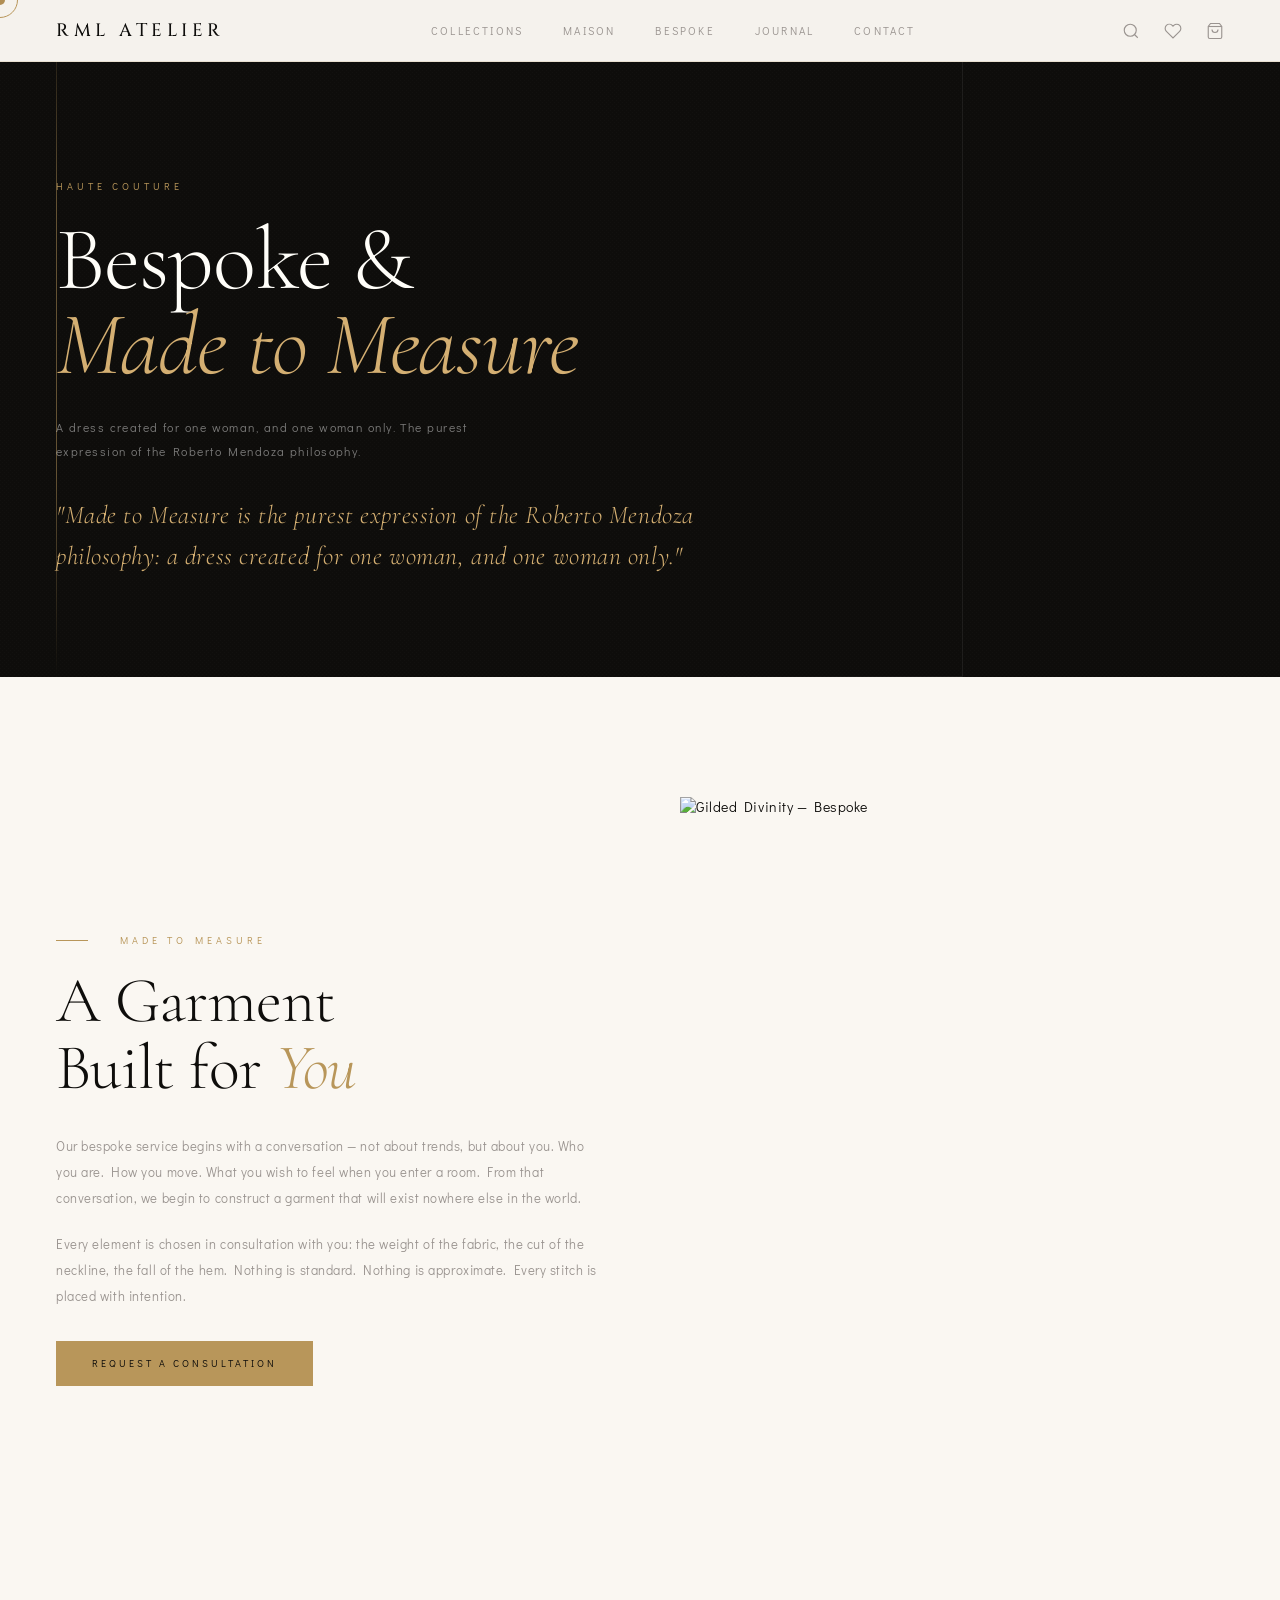
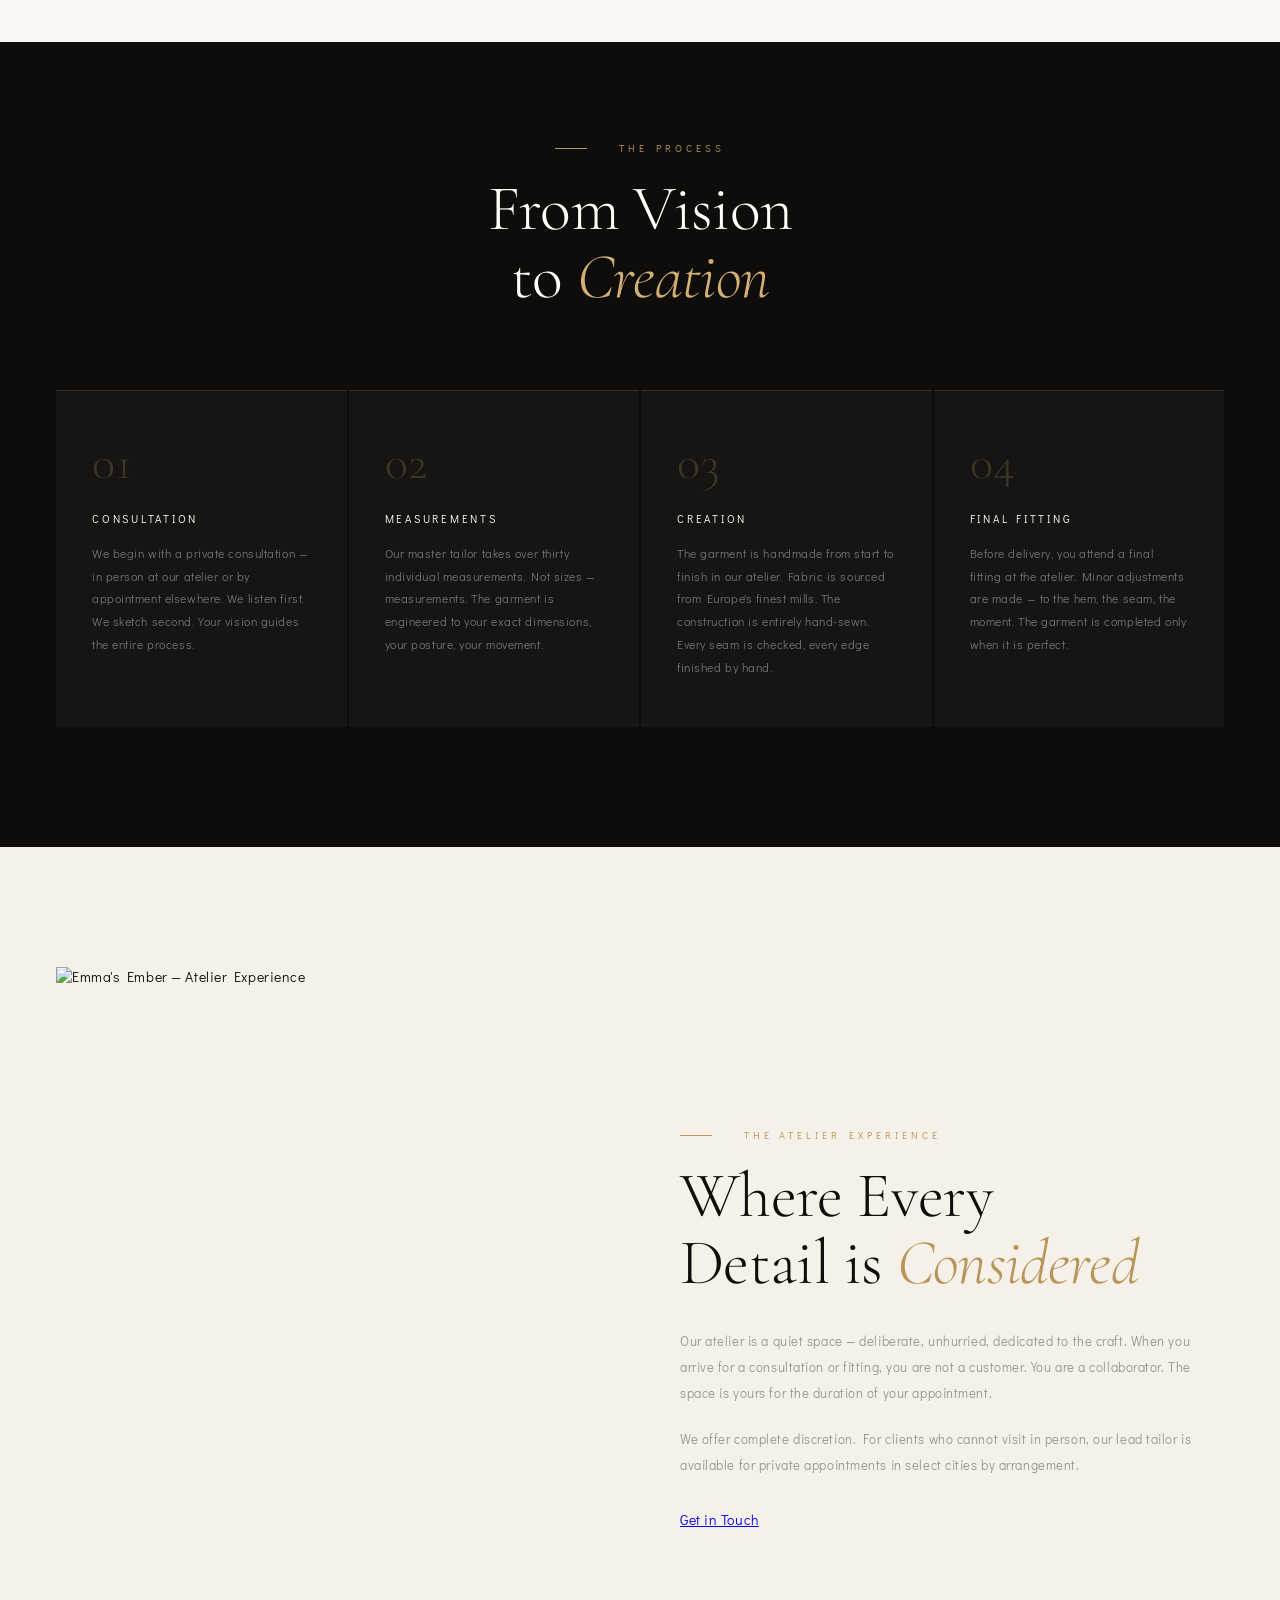
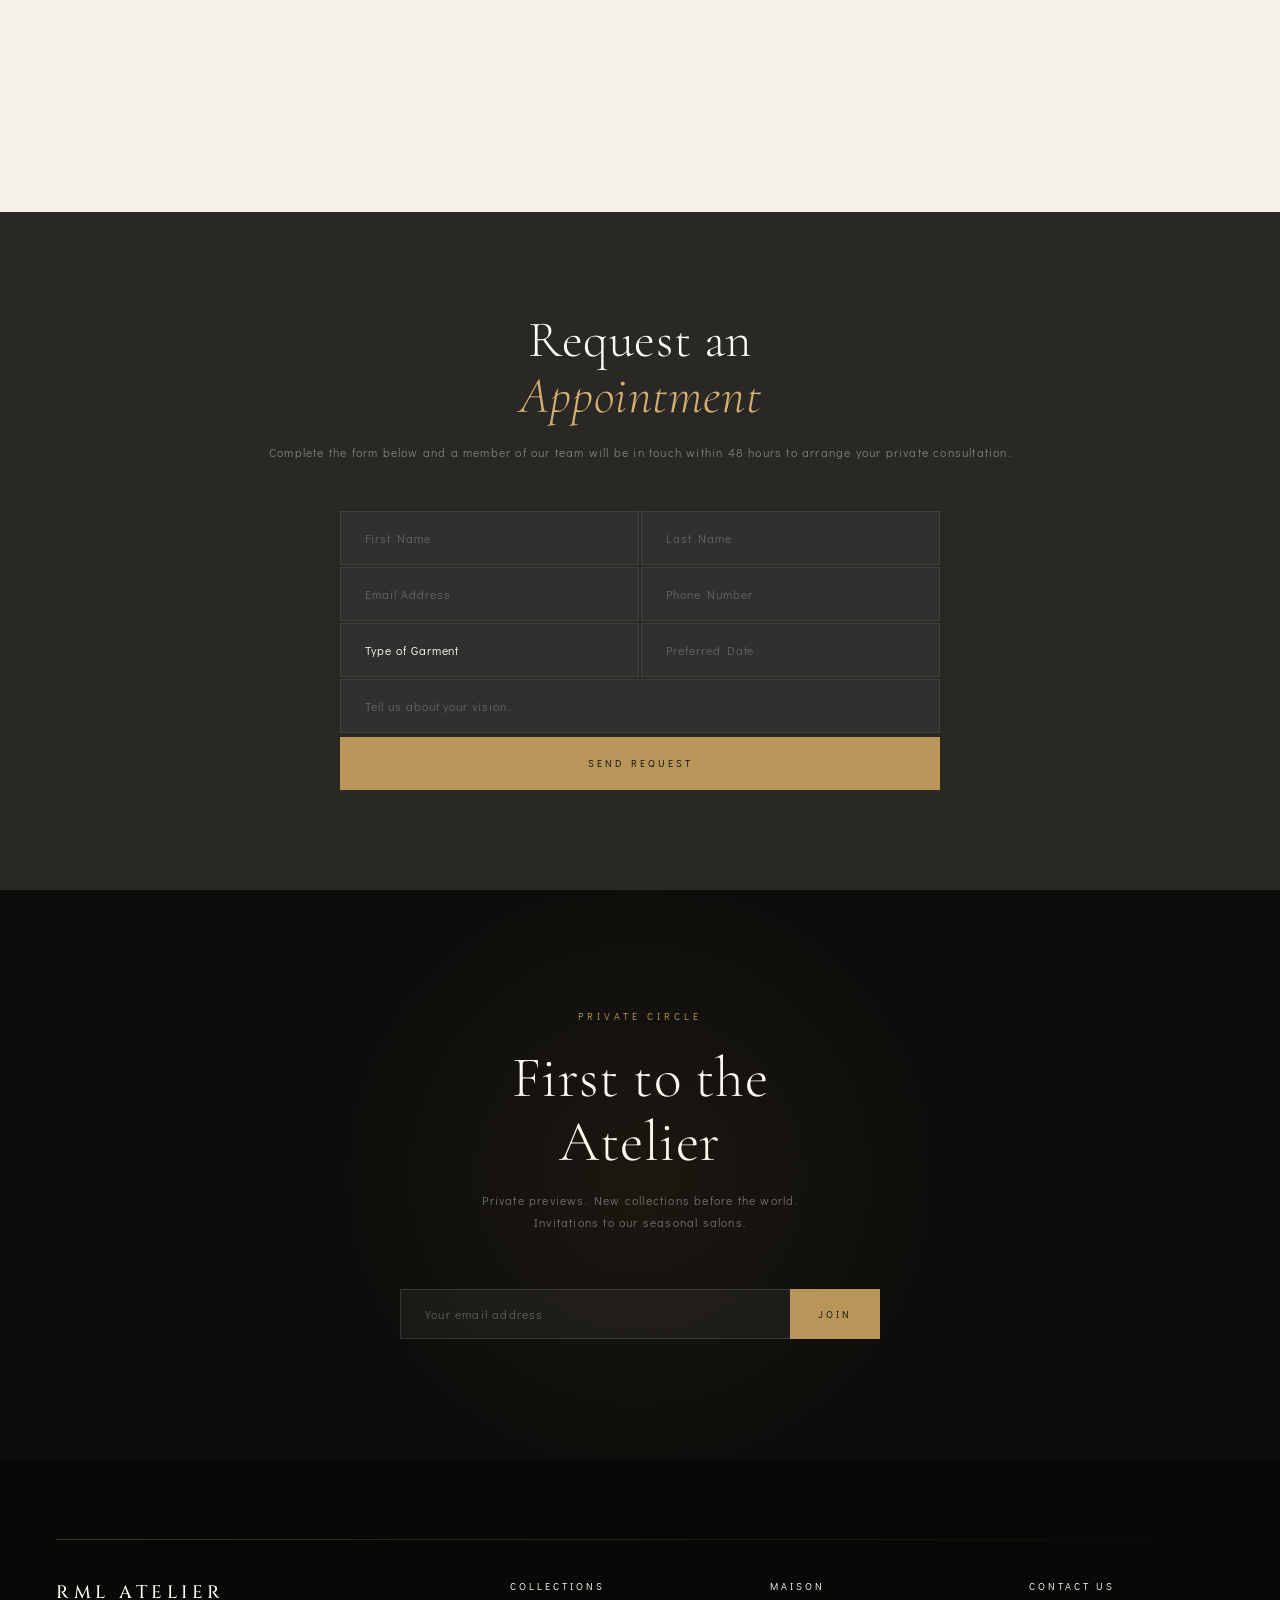
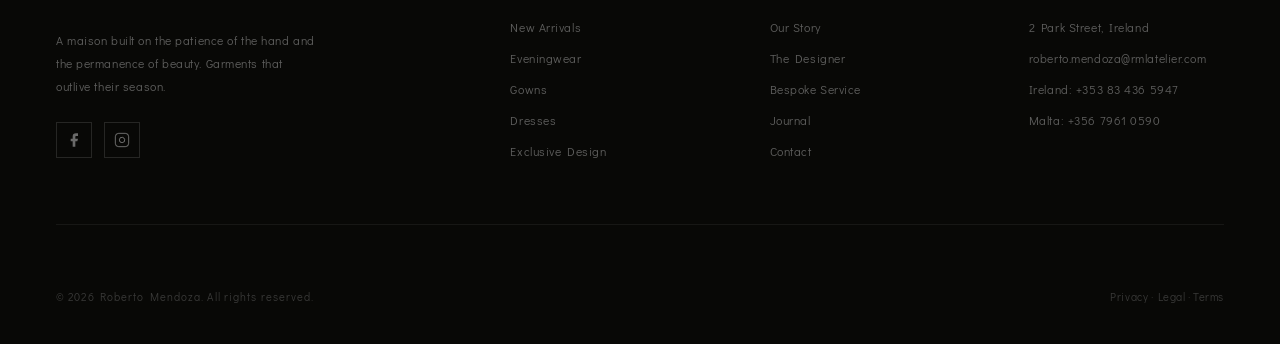
==== commit 6a136d40: "fix" ====
--- a/bespoke.html
+++ b/bespoke.html
@@ -34,7 +34,7 @@
             <a href="contact.html">Contact</a>
         </nav>
         <div class="mobile-nav-footer">
-            <p>2 Park Street, Dublin — Ireland</p>
+            <p>2 Park Street, Ireland</p>
             <a href="mailto:roberto.mendoza@rmlatelier.com">roberto.mendoza@rmlatelier.com</a>
         </div>
     </div>
@@ -95,7 +95,8 @@
                     Made to Measure
                 </div>
                 <h2 class="section-title" style="margin-top:20px;margin-bottom:32px;">A Garment<br>Built for
-                    <em>You</em></h2>
+                    <em>You</em>
+                </h2>
                 <p style="font-size:13px;line-height:2;color:var(--ash);margin-bottom:20px;">Our bespoke service begins
                     with a conversation — not about trends, but about you. Who you are. How you move. What you wish to
                     feel when you enter a room. From that conversation, we begin to construct a garment that will exist
@@ -125,7 +126,7 @@
             <div class="bespoke-step reveal">
                 <div class="bespoke-step-num">01</div>
                 <div class="bespoke-step-title">Consultation</div>
-                <p class="bespoke-step-desc">We begin with a private consultation — in person at our Dublin atelier or
+                <p class="bespoke-step-desc">We begin with a private consultation — in person at our atelier or
                     by appointment elsewhere. We listen first. We sketch second. Your vision guides the entire process.
                 </p>
             </div>
@@ -165,13 +166,14 @@
                     The Atelier Experience
                 </div>
                 <h2 class="section-title" style="margin-top:20px;margin-bottom:32px;">Where Every<br>Detail is
-                    <em>Considered</em></h2>
-                <p style="font-size:13px;line-height:2;color:var(--ash);margin-bottom:20px;">Our atelier in Dublin is a
+                    <em>Considered</em>
+                </h2>
+                <p style="font-size:13px;line-height:2;color:var(--ash);margin-bottom:20px;">Our atelier is a
                     quiet space — deliberate, unhurried, dedicated to the craft. When you arrive for a consultation or
                     fitting, you are not a customer. You are a collaborator. The space is yours for the duration of your
                     appointment.</p>
                 <p style="font-size:13px;line-height:2;color:var(--ash);margin-bottom:32px;">We offer complete
-                    discretion. For clients who cannot travel to Dublin, our lead tailor is available for private
+                    discretion. For clients who cannot visit in person, our lead tailor is available for private
                     appointments in select cities by arrangement.</p>
                 <a href="contact.html" class="btn-outline">Get in Touch</a>
             </div>
@@ -259,7 +261,7 @@
             <div>
                 <div class="footer-col-title">Contact Us</div>
                 <ul class="footer-links">
-                    <li><a href="#">2 Park Street, Dublin — Ireland</a></li>
+                    <li><a href="#">2 Park Street, Ireland</a></li>
                     <li><a href="mailto:roberto.mendoza@rmlatelier.com">roberto.mendoza@rmlatelier.com</a></li>
                     <li><a href="tel:+353834365947">Ireland: +353 83 436 5947</a></li>
                     <li><a href="tel:+35679610590">Malta: +356 7961 0590</a></li>
